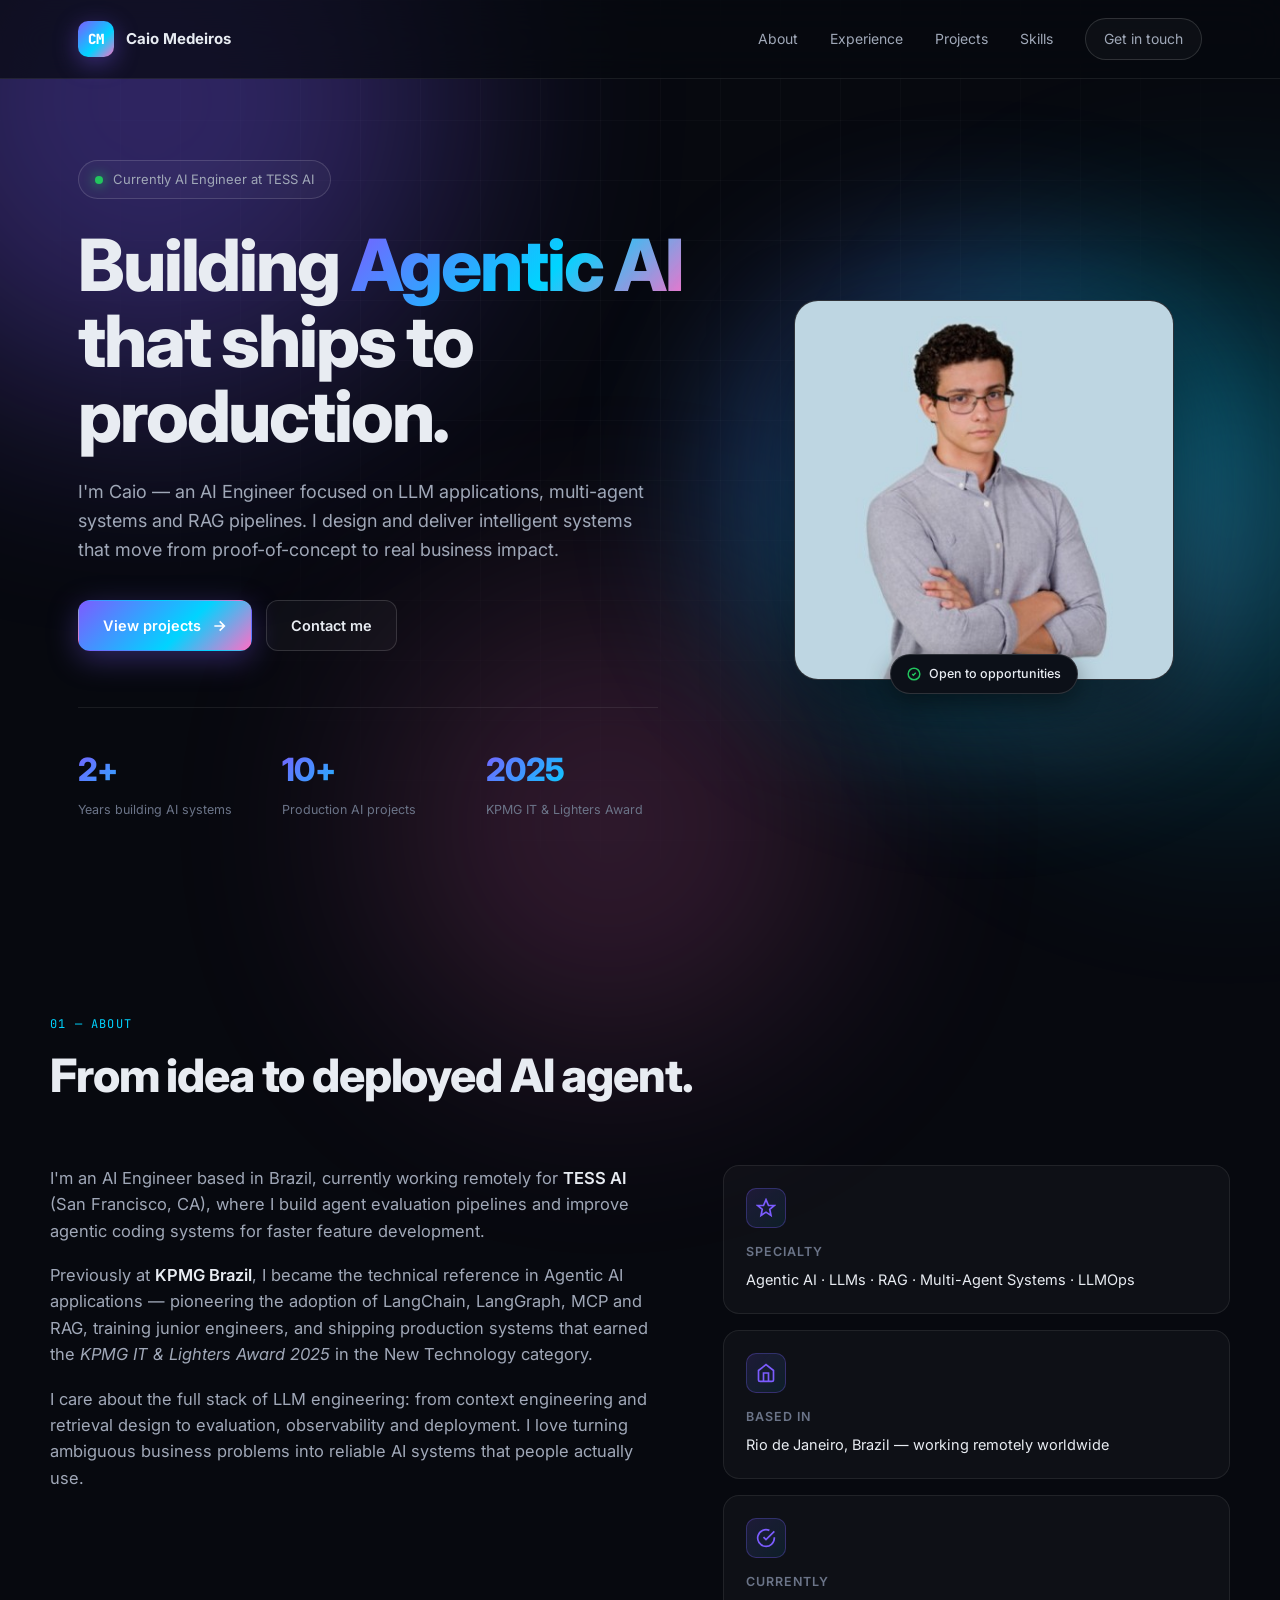
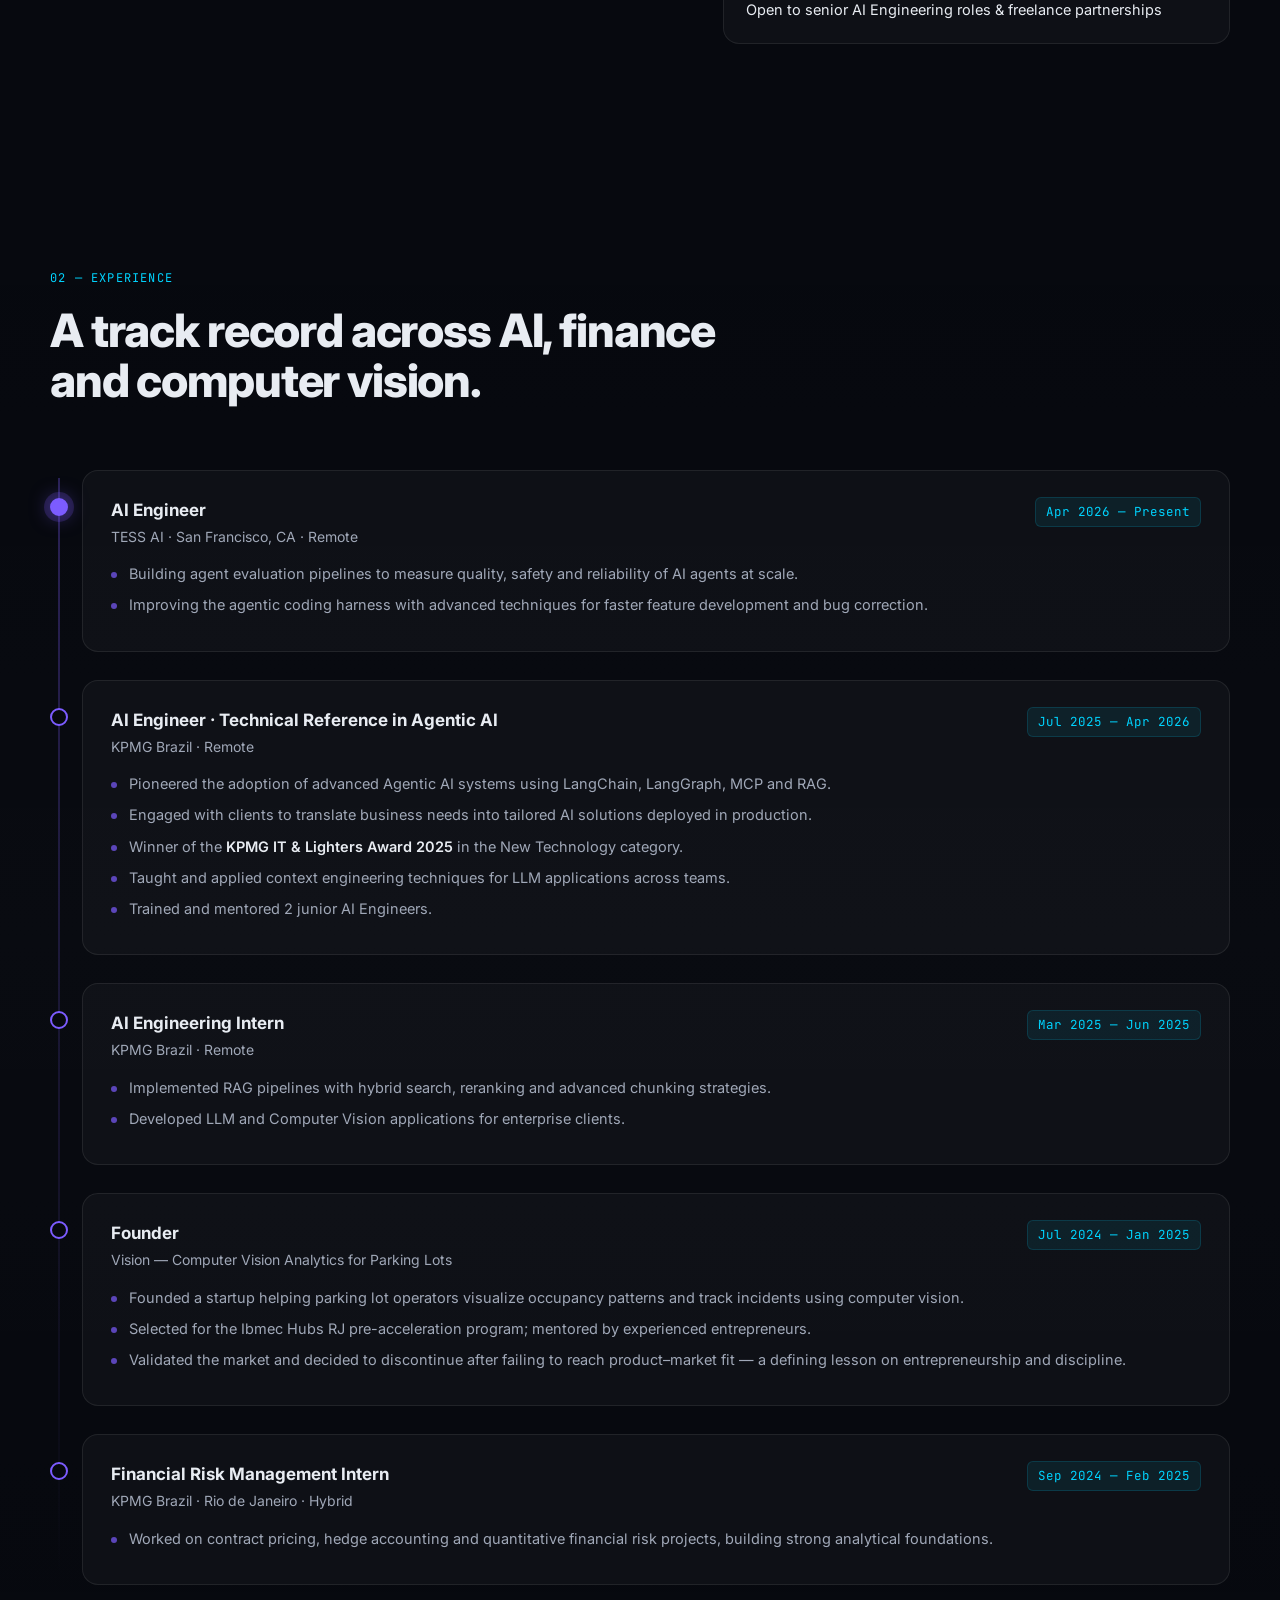
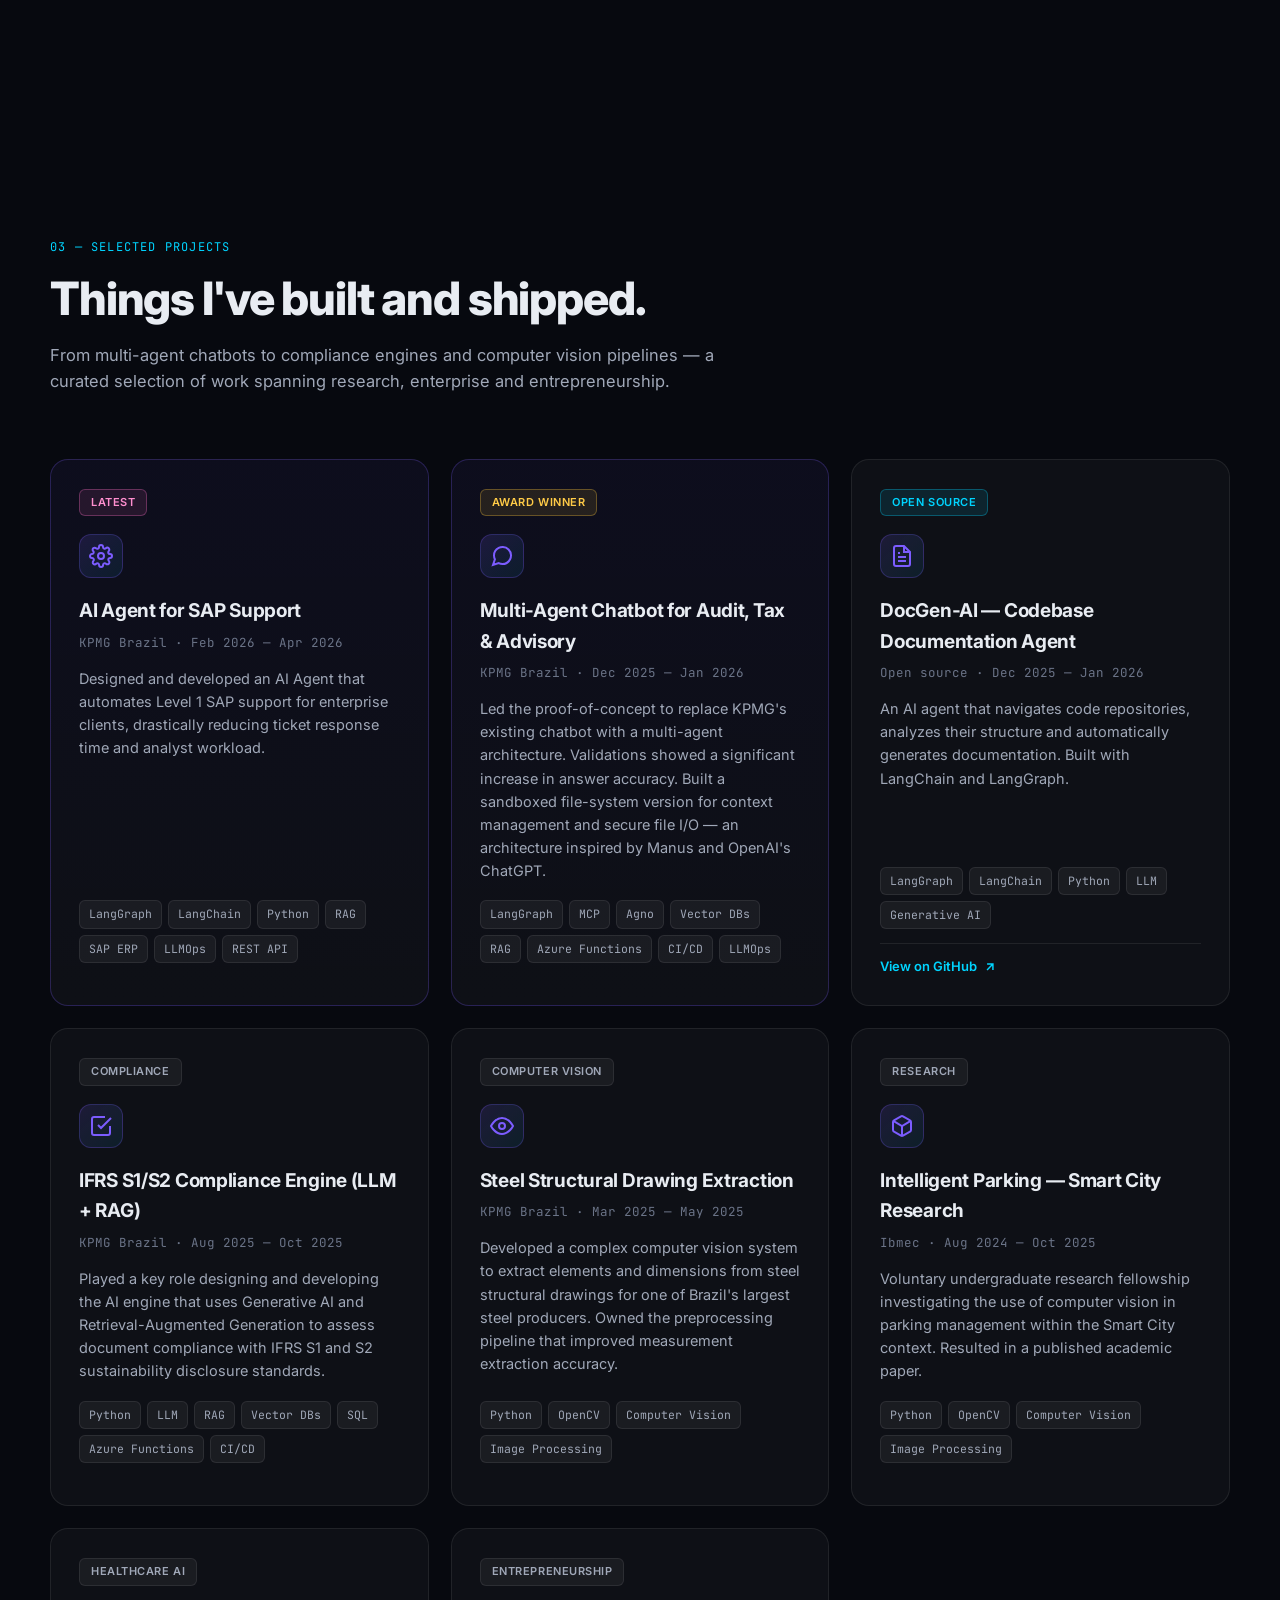
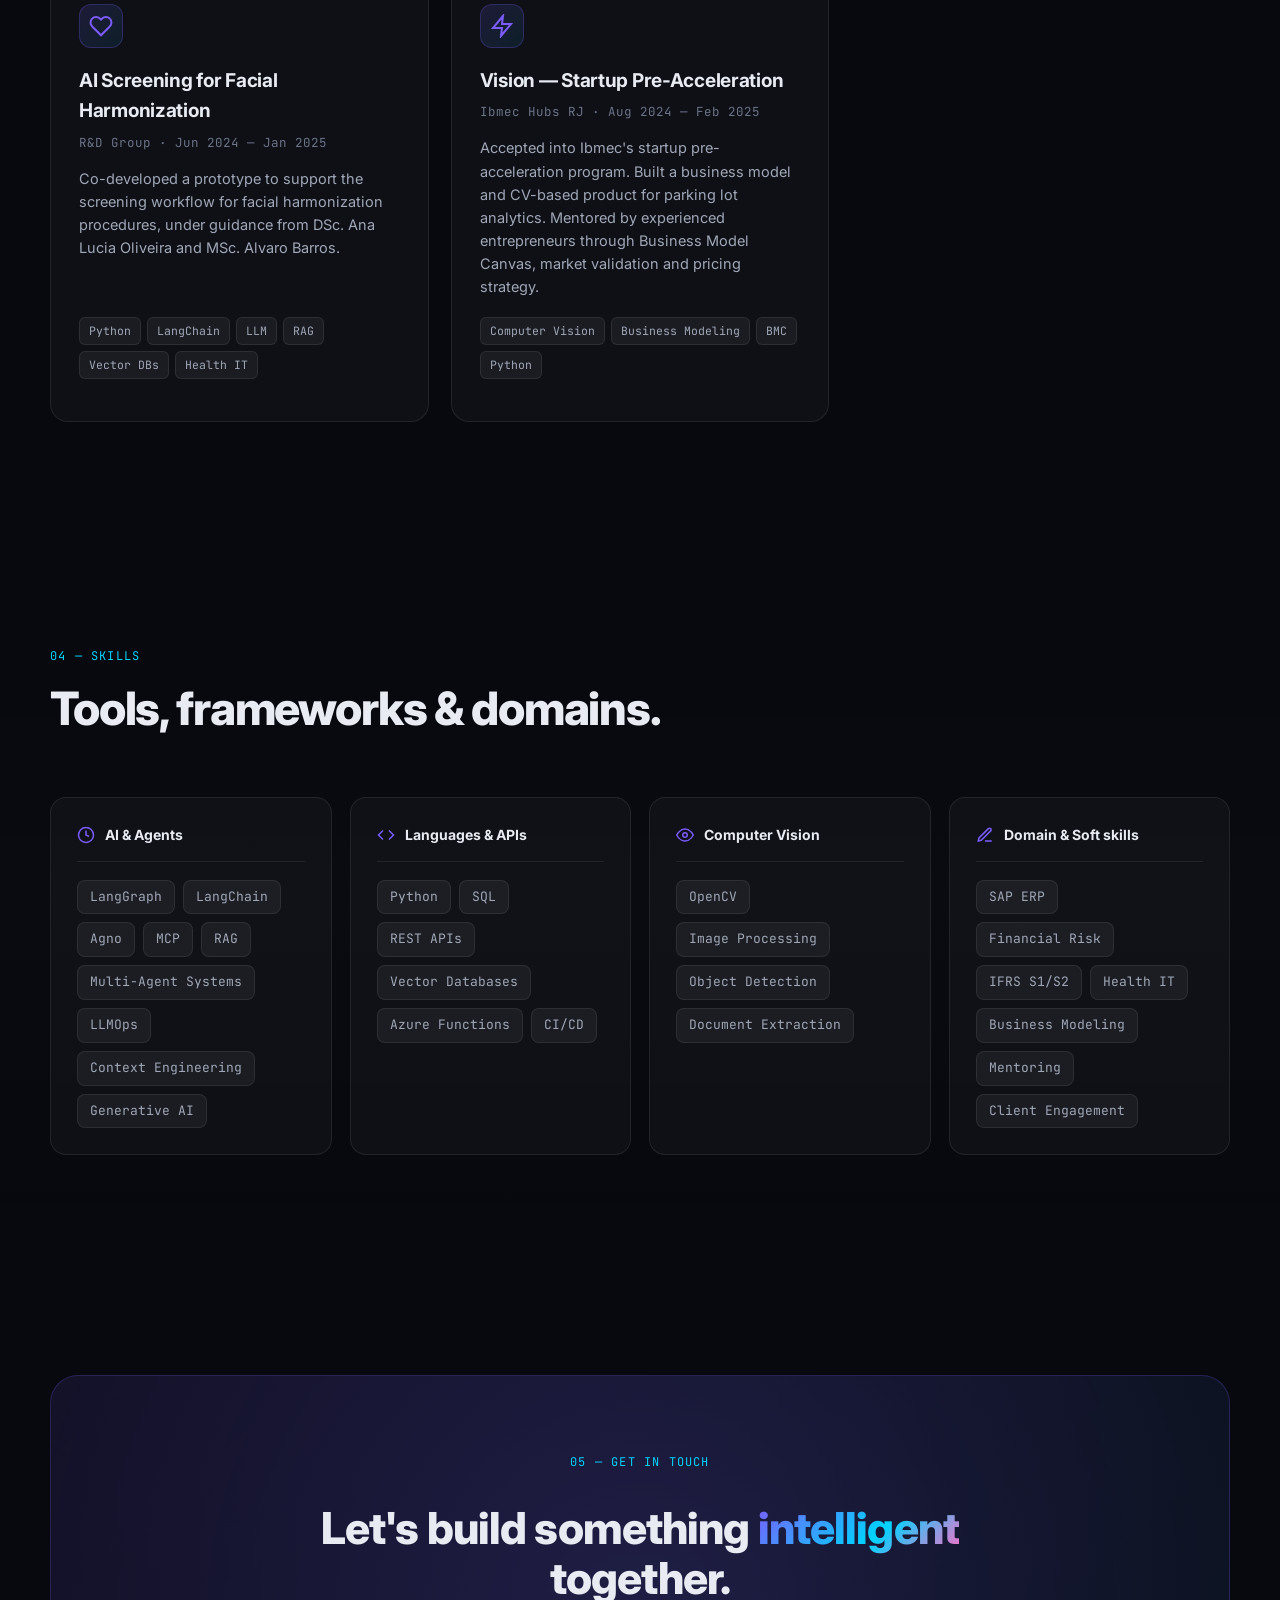
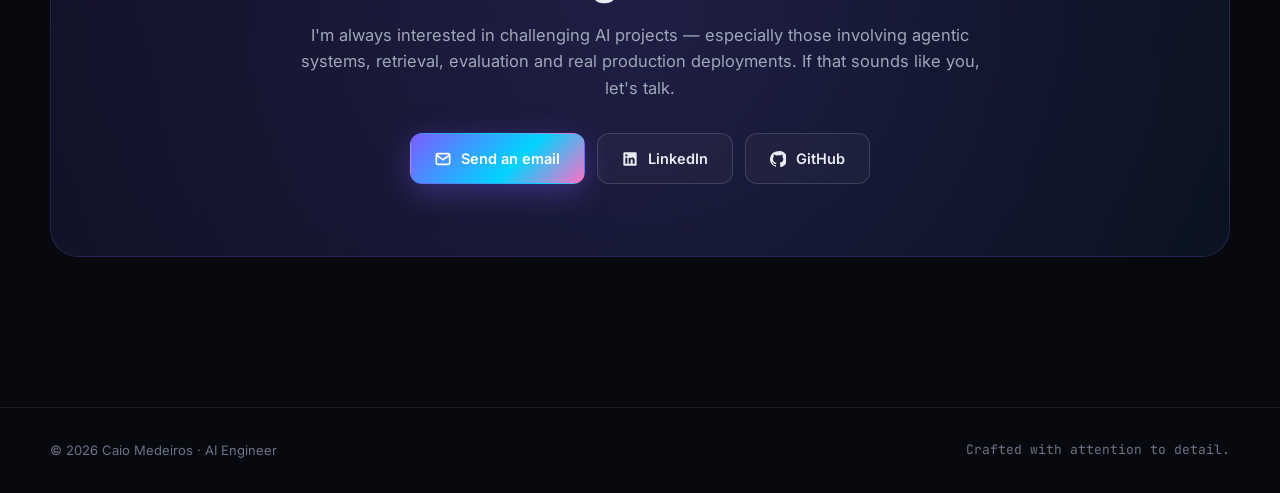
==== index.html @ a2b712d5 "added first version of portfolio" ====
<!DOCTYPE html>
<html lang="en">
<head>
<meta charset="UTF-8" />
<meta name="viewport" content="width=device-width, initial-scale=1.0" />
<title>Caio Medeiros — AI Engineer</title>
<meta name="description" content="AI Engineer specialized in Agentic AI, LLMs, RAG and Multi-Agent Systems. Building intelligent systems that solve real business problems." />
<link rel="preconnect" href="https://fonts.googleapis.com" />
<link rel="preconnect" href="https://fonts.gstatic.com" crossorigin />
<link href="https://fonts.googleapis.com/css2?family=Inter:wght@300;400;500;600;700;800;900&family=JetBrains+Mono:wght@400;500;600&display=swap" rel="stylesheet" />
<link rel="stylesheet" href="styles.css" />
</head>
<body>

<!-- Animated background -->
<div class="bg-grid"></div>
<div class="bg-glow glow-1"></div>
<div class="bg-glow glow-2"></div>
<div class="bg-glow glow-3"></div>

<!-- Navigation -->
<nav class="nav">
  <div class="nav-inner">
    <a href="#top" class="nav-brand">
      <span class="brand-mark">CM</span>
      <span class="brand-text">Caio Medeiros</span>
    </a>
    <div class="nav-links">
      <a href="#about">About</a>
      <a href="#experience">Experience</a>
      <a href="#projects">Projects</a>
      <a href="#skills">Skills</a>
      <a href="#contact" class="nav-cta">Get in touch</a>
    </div>
  </div>
</nav>

<!-- Hero -->
<header id="top" class="hero">
  <div class="hero-inner">
    <div class="hero-text">
      <div class="status-pill">
        <span class="status-dot"></span>
        <span>Currently AI Engineer at TESS AI</span>
      </div>
      <h1 class="hero-title">
        Building <span class="gradient-text">Agentic AI</span><br />
        that ships to production.
      </h1>
      <p class="hero-subtitle">
        I'm Caio — an AI Engineer focused on LLM applications, multi-agent systems and RAG pipelines.
        I design and deliver intelligent systems that move from proof-of-concept to real business impact.
      </p>
      <div class="hero-actions">
        <a href="#projects" class="btn btn-primary">
          View projects
          <svg width="16" height="16" viewBox="0 0 24 24" fill="none" stroke="currentColor" stroke-width="2.5"><path d="M5 12h14M13 5l7 7-7 7"/></svg>
        </a>
        <a href="#contact" class="btn btn-ghost">Contact me</a>
      </div>

      <div class="hero-meta">
        <div class="meta-item">
          <div class="meta-value">2+</div>
          <div class="meta-label">Years building AI systems</div>
        </div>
        <div class="meta-item">
          <div class="meta-value">10+</div>
          <div class="meta-label">Production AI projects</div>
        </div>
        <div class="meta-item">
          <div class="meta-value">2025</div>
          <div class="meta-label">KPMG IT &amp; Lighters Award</div>
        </div>
      </div>
    </div>

    <div class="hero-photo">
      <div class="photo-glow"></div>
      <div class="photo-frame">
        <img src="profile.png" alt="Portrait of Caio Medeiros" />
      </div>
      <div class="photo-badge">
        <svg width="14" height="14" viewBox="0 0 24 24" fill="none" stroke="currentColor" stroke-width="2.5"><path d="M9 12l2 2 4-4"/><circle cx="12" cy="12" r="10"/></svg>
        Open to opportunities
      </div>
    </div>
  </div>
</header>

<!-- About -->
<section id="about" class="section">
  <div class="container">
    <div class="section-header">
      <span class="section-eyebrow">01 — About</span>
      <h2 class="section-title">From idea to deployed AI agent.</h2>
    </div>
    <div class="about-grid">
      <div class="about-text">
        <p>
          I'm an AI Engineer based in Brazil, currently working remotely for <strong>TESS AI</strong> (San Francisco, CA), where I build agent evaluation pipelines and improve agentic coding systems for faster feature development.
        </p>
        <p>
          Previously at <strong>KPMG Brazil</strong>, I became the technical reference in Agentic AI applications — pioneering the adoption of LangChain, LangGraph, MCP and RAG, training junior engineers, and shipping production systems that earned the <em>KPMG IT &amp; Lighters Award 2025</em> in the New Technology category.
        </p>
        <p>
          I care about the full stack of LLM engineering: from context engineering and retrieval design to evaluation, observability and deployment. I love turning ambiguous business problems into reliable AI systems that people actually use.
        </p>
      </div>
      <div class="about-cards">
        <div class="info-card">
          <div class="info-icon">
            <svg width="20" height="20" viewBox="0 0 24 24" fill="none" stroke="currentColor" stroke-width="2"><path d="M12 2l3 7h7l-5.5 4.5L18 21l-6-4-6 4 1.5-7.5L2 9h7z"/></svg>
          </div>
          <div class="info-title">Specialty</div>
          <div class="info-text">Agentic AI · LLMs · RAG · Multi-Agent Systems · LLMOps</div>
        </div>
        <div class="info-card">
          <div class="info-icon">
            <svg width="20" height="20" viewBox="0 0 24 24" fill="none" stroke="currentColor" stroke-width="2"><path d="M3 9l9-7 9 7v11a2 2 0 01-2 2H5a2 2 0 01-2-2z"/><path d="M9 22V12h6v10"/></svg>
          </div>
          <div class="info-title">Based in</div>
          <div class="info-text">Rio de Janeiro, Brazil — working remotely worldwide</div>
        </div>
        <div class="info-card">
          <div class="info-icon">
            <svg width="20" height="20" viewBox="0 0 24 24" fill="none" stroke="currentColor" stroke-width="2"><path d="M22 11.08V12a10 10 0 11-5.93-9.14"/><path d="M22 4L12 14.01l-3-3"/></svg>
          </div>
          <div class="info-title">Currently</div>
          <div class="info-text">Open to senior AI Engineering roles &amp; freelance partnerships</div>
        </div>
      </div>
    </div>
  </div>
</section>

<!-- Experience -->
<section id="experience" class="section section-alt">
  <div class="container">
    <div class="section-header">
      <span class="section-eyebrow">02 — Experience</span>
      <h2 class="section-title">A track record across AI, finance and computer vision.</h2>
    </div>

    <div class="timeline">

      <div class="timeline-item">
        <div class="timeline-dot active"></div>
        <div class="timeline-card">
          <div class="timeline-head">
            <div>
              <div class="timeline-role">AI Engineer</div>
              <div class="timeline-company">TESS AI · San Francisco, CA · Remote</div>
            </div>
            <div class="timeline-date">Apr 2026 — Present</div>
          </div>
          <ul class="timeline-list">
            <li>Building agent evaluation pipelines to measure quality, safety and reliability of AI agents at scale.</li>
            <li>Improving the agentic coding harness with advanced techniques for faster feature development and bug correction.</li>
          </ul>
        </div>
      </div>

      <div class="timeline-item">
        <div class="timeline-dot"></div>
        <div class="timeline-card">
          <div class="timeline-head">
            <div>
              <div class="timeline-role">AI Engineer · Technical Reference in Agentic AI</div>
              <div class="timeline-company">KPMG Brazil · Remote</div>
            </div>
            <div class="timeline-date">Jul 2025 — Apr 2026</div>
          </div>
          <ul class="timeline-list">
            <li>Pioneered the adoption of advanced Agentic AI systems using LangChain, LangGraph, MCP and RAG.</li>
            <li>Engaged with clients to translate business needs into tailored AI solutions deployed in production.</li>
            <li>Winner of the <strong>KPMG IT &amp; Lighters Award 2025</strong> in the New Technology category.</li>
            <li>Taught and applied context engineering techniques for LLM applications across teams.</li>
            <li>Trained and mentored 2 junior AI Engineers.</li>
          </ul>
        </div>
      </div>

      <div class="timeline-item">
        <div class="timeline-dot"></div>
        <div class="timeline-card">
          <div class="timeline-head">
            <div>
              <div class="timeline-role">AI Engineering Intern</div>
              <div class="timeline-company">KPMG Brazil · Remote</div>
            </div>
            <div class="timeline-date">Mar 2025 — Jun 2025</div>
          </div>
          <ul class="timeline-list">
            <li>Implemented RAG pipelines with hybrid search, reranking and advanced chunking strategies.</li>
            <li>Developed LLM and Computer Vision applications for enterprise clients.</li>
          </ul>
        </div>
      </div>

      <div class="timeline-item">
        <div class="timeline-dot"></div>
        <div class="timeline-card">
          <div class="timeline-head">
            <div>
              <div class="timeline-role">Founder</div>
              <div class="timeline-company">Vision — Computer Vision Analytics for Parking Lots</div>
            </div>
            <div class="timeline-date">Jul 2024 — Jan 2025</div>
          </div>
          <ul class="timeline-list">
            <li>Founded a startup helping parking lot operators visualize occupancy patterns and track incidents using computer vision.</li>
            <li>Selected for the Ibmec Hubs RJ pre-acceleration program; mentored by experienced entrepreneurs.</li>
            <li>Validated the market and decided to discontinue after failing to reach product–market fit — a defining lesson on entrepreneurship and discipline.</li>
          </ul>
        </div>
      </div>

      <div class="timeline-item">
        <div class="timeline-dot"></div>
        <div class="timeline-card">
          <div class="timeline-head">
            <div>
              <div class="timeline-role">Financial Risk Management Intern</div>
              <div class="timeline-company">KPMG Brazil · Rio de Janeiro · Hybrid</div>
            </div>
            <div class="timeline-date">Sep 2024 — Feb 2025</div>
          </div>
          <ul class="timeline-list">
            <li>Worked on contract pricing, hedge accounting and quantitative financial risk projects, building strong analytical foundations.</li>
          </ul>
        </div>
      </div>

    </div>
  </div>
</section>

<!-- Projects -->
<section id="projects" class="section">
  <div class="container">
    <div class="section-header">
      <span class="section-eyebrow">03 — Selected projects</span>
      <h2 class="section-title">Things I've built and shipped.</h2>
      <p class="section-sub">
        From multi-agent chatbots to compliance engines and computer vision pipelines — a curated selection of work spanning research, enterprise and entrepreneurship.
      </p>
    </div>

    <div class="projects-grid">

      <article class="project-card featured">
        <div class="project-tag-wrap">
          <span class="project-tag tag-hot">Latest</span>
        </div>
        <div class="project-icon">
          <svg width="24" height="24" viewBox="0 0 24 24" fill="none" stroke="currentColor" stroke-width="2"><circle cx="12" cy="12" r="3"/><path d="M19.4 15a1.65 1.65 0 00.33 1.82l.06.06a2 2 0 010 2.83 2 2 0 01-2.83 0l-.06-.06a1.65 1.65 0 00-1.82-.33 1.65 1.65 0 00-1 1.51V21a2 2 0 01-2 2 2 2 0 01-2-2v-.09a1.65 1.65 0 00-1-1.51 1.65 1.65 0 00-1.82.33l-.06.06a2 2 0 01-2.83 0 2 2 0 010-2.83l.06-.06a1.65 1.65 0 00.33-1.82 1.65 1.65 0 00-1.51-1H3a2 2 0 01-2-2 2 2 0 012-2h.09A1.65 1.65 0 004.6 9a1.65 1.65 0 00-.33-1.82l-.06-.06a2 2 0 010-2.83 2 2 0 012.83 0l.06.06a1.65 1.65 0 001.82.33H9a1.65 1.65 0 001-1.51V3a2 2 0 012-2 2 2 0 012 2v.09a1.65 1.65 0 001 1.51 1.65 1.65 0 001.82-.33l.06-.06a2 2 0 012.83 0 2 2 0 010 2.83l-.06.06a1.65 1.65 0 00-.33 1.82V9a1.65 1.65 0 001.51 1H21a2 2 0 012 2 2 2 0 01-2 2h-.09a1.65 1.65 0 00-1.51 1z"/></svg>
        </div>
        <h3 class="project-title">AI Agent for SAP Support</h3>
        <div class="project-meta">KPMG Brazil · Feb 2026 — Apr 2026</div>
        <p class="project-desc">
          Designed and developed an AI Agent that automates Level 1 SAP support for enterprise clients, drastically reducing ticket response time and analyst workload.
        </p>
        <div class="project-stack">
          <span>LangGraph</span><span>LangChain</span><span>Python</span><span>RAG</span><span>SAP ERP</span><span>LLMOps</span><span>REST API</span>
        </div>
      </article>

      <article class="project-card featured">
        <div class="project-tag-wrap">
          <span class="project-tag tag-award">Award winner</span>
        </div>
        <div class="project-icon">
          <svg width="24" height="24" viewBox="0 0 24 24" fill="none" stroke="currentColor" stroke-width="2"><path d="M21 11.5a8.38 8.38 0 01-.9 3.8 8.5 8.5 0 01-7.6 4.7 8.38 8.38 0 01-3.8-.9L3 21l1.9-5.7a8.38 8.38 0 01-.9-3.8 8.5 8.5 0 014.7-7.6 8.38 8.38 0 013.8-.9h.5a8.48 8.48 0 018 8v.5z"/></svg>
        </div>
        <h3 class="project-title">Multi-Agent Chatbot for Audit, Tax &amp; Advisory</h3>
        <div class="project-meta">KPMG Brazil · Dec 2025 — Jan 2026</div>
        <p class="project-desc">
          Led the proof-of-concept to replace KPMG's existing chatbot with a multi-agent architecture. Validations showed a significant increase in answer accuracy. Built a sandboxed file-system version for context management and secure file I/O — an architecture inspired by Manus and OpenAI's ChatGPT.
        </p>
        <div class="project-stack">
          <span>LangGraph</span><span>MCP</span><span>Agno</span><span>Vector DBs</span><span>RAG</span><span>Azure Functions</span><span>CI/CD</span><span>LLMOps</span>
        </div>
      </article>

      <article class="project-card">
        <div class="project-tag-wrap">
          <span class="project-tag tag-os">Open source</span>
        </div>
        <div class="project-icon">
          <svg width="24" height="24" viewBox="0 0 24 24" fill="none" stroke="currentColor" stroke-width="2"><path d="M14 2H6a2 2 0 00-2 2v16a2 2 0 002 2h12a2 2 0 002-2V8z"/><path d="M14 2v6h6M16 13H8M16 17H8M10 9H8"/></svg>
        </div>
        <h3 class="project-title">DocGen-AI — Codebase Documentation Agent</h3>
        <div class="project-meta">Open source · Dec 2025 — Jan 2026</div>
        <p class="project-desc">
          An AI agent that navigates code repositories, analyzes their structure and automatically generates documentation. Built with LangChain and LangGraph.
        </p>
        <div class="project-stack">
          <span>LangGraph</span><span>LangChain</span><span>Python</span><span>LLM</span><span>Generative AI</span>
        </div>
        <a href="https://github.com/csmedeiros/docgen-ai" target="_blank" rel="noopener" class="project-link">
          View on GitHub
          <svg width="14" height="14" viewBox="0 0 24 24" fill="none" stroke="currentColor" stroke-width="2.5"><path d="M7 17L17 7M7 7h10v10"/></svg>
        </a>
      </article>

      <article class="project-card">
        <div class="project-tag-wrap">
          <span class="project-tag">Compliance</span>
        </div>
        <div class="project-icon">
          <svg width="24" height="24" viewBox="0 0 24 24" fill="none" stroke="currentColor" stroke-width="2"><path d="M9 11l3 3L22 4"/><path d="M21 12v7a2 2 0 01-2 2H5a2 2 0 01-2-2V5a2 2 0 012-2h11"/></svg>
        </div>
        <h3 class="project-title">IFRS S1/S2 Compliance Engine (LLM + RAG)</h3>
        <div class="project-meta">KPMG Brazil · Aug 2025 — Oct 2025</div>
        <p class="project-desc">
          Played a key role designing and developing the AI engine that uses Generative AI and Retrieval-Augmented Generation to assess document compliance with IFRS S1 and S2 sustainability disclosure standards.
        </p>
        <div class="project-stack">
          <span>Python</span><span>LLM</span><span>RAG</span><span>Vector DBs</span><span>SQL</span><span>Azure Functions</span><span>CI/CD</span>
        </div>
      </article>

      <article class="project-card">
        <div class="project-tag-wrap">
          <span class="project-tag">Computer Vision</span>
        </div>
        <div class="project-icon">
          <svg width="24" height="24" viewBox="0 0 24 24" fill="none" stroke="currentColor" stroke-width="2"><path d="M1 12s4-8 11-8 11 8 11 8-4 8-11 8-11-8-11-8z"/><circle cx="12" cy="12" r="3"/></svg>
        </div>
        <h3 class="project-title">Steel Structural Drawing Extraction</h3>
        <div class="project-meta">KPMG Brazil · Mar 2025 — May 2025</div>
        <p class="project-desc">
          Developed a complex computer vision system to extract elements and dimensions from steel structural drawings for one of Brazil's largest steel producers. Owned the preprocessing pipeline that improved measurement extraction accuracy.
        </p>
        <div class="project-stack">
          <span>Python</span><span>OpenCV</span><span>Computer Vision</span><span>Image Processing</span>
        </div>
      </article>

      <article class="project-card">
        <div class="project-tag-wrap">
          <span class="project-tag">Research</span>
        </div>
        <div class="project-icon">
          <svg width="24" height="24" viewBox="0 0 24 24" fill="none" stroke="currentColor" stroke-width="2"><path d="M21 16V8a2 2 0 00-1-1.73l-7-4a2 2 0 00-2 0l-7 4A2 2 0 003 8v8a2 2 0 001 1.73l7 4a2 2 0 002 0l7-4A2 2 0 0021 16z"/><path d="M3.27 6.96L12 12.01l8.73-5.05M12 22.08V12"/></svg>
        </div>
        <h3 class="project-title">Intelligent Parking — Smart City Research</h3>
        <div class="project-meta">Ibmec · Aug 2024 — Oct 2025</div>
        <p class="project-desc">
          Voluntary undergraduate research fellowship investigating the use of computer vision in parking management within the Smart City context. Resulted in a published academic paper.
        </p>
        <div class="project-stack">
          <span>Python</span><span>OpenCV</span><span>Computer Vision</span><span>Image Processing</span>
        </div>
      </article>

      <article class="project-card">
        <div class="project-tag-wrap">
          <span class="project-tag">Healthcare AI</span>
        </div>
        <div class="project-icon">
          <svg width="24" height="24" viewBox="0 0 24 24" fill="none" stroke="currentColor" stroke-width="2"><path d="M20.84 4.61a5.5 5.5 0 00-7.78 0L12 5.67l-1.06-1.06a5.5 5.5 0 00-7.78 7.78l1.06 1.06L12 21.23l7.78-7.78 1.06-1.06a5.5 5.5 0 000-7.78z"/></svg>
        </div>
        <h3 class="project-title">AI Screening for Facial Harmonization</h3>
        <div class="project-meta">R&amp;D Group · Jun 2024 — Jan 2025</div>
        <p class="project-desc">
          Co-developed a prototype to support the screening workflow for facial harmonization procedures, under guidance from DSc. Ana Lucia Oliveira and MSc. Alvaro Barros.
        </p>
        <div class="project-stack">
          <span>Python</span><span>LangChain</span><span>LLM</span><span>RAG</span><span>Vector DBs</span><span>Health IT</span>
        </div>
      </article>

      <article class="project-card">
        <div class="project-tag-wrap">
          <span class="project-tag">Entrepreneurship</span>
        </div>
        <div class="project-icon">
          <svg width="24" height="24" viewBox="0 0 24 24" fill="none" stroke="currentColor" stroke-width="2"><path d="M13 2L3 14h9l-1 8 10-12h-9l1-8z"/></svg>
        </div>
        <h3 class="project-title">Vision — Startup Pre-Acceleration</h3>
        <div class="project-meta">Ibmec Hubs RJ · Aug 2024 — Feb 2025</div>
        <p class="project-desc">
          Accepted into Ibmec's startup pre-acceleration program. Built a business model and CV-based product for parking lot analytics. Mentored by experienced entrepreneurs through Business Model Canvas, market validation and pricing strategy.
        </p>
        <div class="project-stack">
          <span>Computer Vision</span><span>Business Modeling</span><span>BMC</span><span>Python</span>
        </div>
      </article>

    </div>
  </div>
</section>

<!-- Skills -->
<section id="skills" class="section section-alt">
  <div class="container">
    <div class="section-header">
      <span class="section-eyebrow">04 — Skills</span>
      <h2 class="section-title">Tools, frameworks &amp; domains.</h2>
    </div>

    <div class="skills-grid">
      <div class="skill-group">
        <div class="skill-group-title">
          <svg width="18" height="18" viewBox="0 0 24 24" fill="none" stroke="currentColor" stroke-width="2"><circle cx="12" cy="12" r="10"/><path d="M12 6v6l4 2"/></svg>
          AI &amp; Agents
        </div>
        <div class="skill-tags">
          <span>LangGraph</span><span>LangChain</span><span>Agno</span><span>MCP</span><span>RAG</span><span>Multi-Agent Systems</span><span>LLMOps</span><span>Context Engineering</span><span>Generative AI</span>
        </div>
      </div>
      <div class="skill-group">
        <div class="skill-group-title">
          <svg width="18" height="18" viewBox="0 0 24 24" fill="none" stroke="currentColor" stroke-width="2"><polyline points="16 18 22 12 16 6"/><polyline points="8 6 2 12 8 18"/></svg>
          Languages &amp; APIs
        </div>
        <div class="skill-tags">
          <span>Python</span><span>SQL</span><span>REST APIs</span><span>Vector Databases</span><span>Azure Functions</span><span>CI/CD</span>
        </div>
      </div>
      <div class="skill-group">
        <div class="skill-group-title">
          <svg width="18" height="18" viewBox="0 0 24 24" fill="none" stroke="currentColor" stroke-width="2"><path d="M1 12s4-8 11-8 11 8 11 8-4 8-11 8-11-8-11-8z"/><circle cx="12" cy="12" r="3"/></svg>
          Computer Vision
        </div>
        <div class="skill-tags">
          <span>OpenCV</span><span>Image Processing</span><span>Object Detection</span><span>Document Extraction</span>
        </div>
      </div>
      <div class="skill-group">
        <div class="skill-group-title">
          <svg width="18" height="18" viewBox="0 0 24 24" fill="none" stroke="currentColor" stroke-width="2"><path d="M12 20h9M16.5 3.5a2.121 2.121 0 013 3L7 19l-4 1 1-4L16.5 3.5z"/></svg>
          Domain &amp; Soft skills
        </div>
        <div class="skill-tags">
          <span>SAP ERP</span><span>Financial Risk</span><span>IFRS S1/S2</span><span>Health IT</span><span>Business Modeling</span><span>Mentoring</span><span>Client Engagement</span>
        </div>
      </div>
    </div>
  </div>
</section>

<!-- Contact -->
<section id="contact" class="section">
  <div class="container">
    <div class="contact-card">
      <div class="contact-content">
        <span class="section-eyebrow">05 — Get in touch</span>
        <h2 class="contact-title">Let's build something <span class="gradient-text">intelligent</span> together.</h2>
        <p class="contact-text">
          I'm always interested in challenging AI projects — especially those involving agentic systems, retrieval, evaluation and real production deployments. If that sounds like you, let's talk.
        </p>
        <div class="contact-actions">
          <a href="mailto:hello@example.com" class="btn btn-primary">
            <svg width="16" height="16" viewBox="0 0 24 24" fill="none" stroke="currentColor" stroke-width="2.5"><path d="M4 4h16c1.1 0 2 .9 2 2v12c0 1.1-.9 2-2 2H4c-1.1 0-2-.9-2-2V6c0-1.1.9-2 2-2z"/><polyline points="22,6 12,13 2,6"/></svg>
            Send an email
          </a>
          <a href="https://www.linkedin.com/in/csmedeiros" target="_blank" rel="noopener" class="btn btn-ghost">
            <svg width="16" height="16" viewBox="0 0 24 24" fill="currentColor"><path d="M20.5 2h-17A1.5 1.5 0 002 3.5v17A1.5 1.5 0 003.5 22h17a1.5 1.5 0 001.5-1.5v-17A1.5 1.5 0 0020.5 2zM8 19H5v-9h3zM6.5 8.25A1.75 1.75 0 118.3 6.5a1.78 1.78 0 01-1.8 1.75zM19 19h-3v-4.74c0-1.42-.6-1.93-1.38-1.93A1.74 1.74 0 0013 14.19a.66.66 0 000 .14V19h-3v-9h2.9v1.3a3.11 3.11 0 012.7-1.4c1.55 0 3.36.86 3.36 3.66z"/></svg>
            LinkedIn
          </a>
          <a href="https://github.com/csmedeiros" target="_blank" rel="noopener" class="btn btn-ghost">
            <svg width="16" height="16" viewBox="0 0 24 24" fill="currentColor"><path d="M12 .3a12 12 0 00-3.8 23.4c.6.1.8-.3.8-.6v-2c-3.3.7-4-1.6-4-1.6-.6-1.4-1.4-1.8-1.4-1.8-1.1-.7.1-.7.1-.7 1.2.1 1.9 1.3 1.9 1.3 1.1 1.9 2.9 1.3 3.6 1 .1-.8.4-1.3.8-1.6-2.7-.3-5.5-1.3-5.5-6 0-1.2.5-2.3 1.3-3.1-.2-.4-.6-1.6 0-3.2 0 0 1-.3 3.4 1.2a11.5 11.5 0 016 0c2.3-1.5 3.3-1.2 3.3-1.2.7 1.6.2 2.8.1 3.2.8.8 1.3 1.9 1.3 3.1 0 4.6-2.8 5.6-5.5 5.9.5.4.9 1.2.9 2.4v3.6c0 .3.2.7.8.6A12 12 0 0012 .3"/></svg>
            GitHub
          </a>
        </div>
      </div>
    </div>
  </div>
</section>

<footer class="footer">
  <div class="container footer-inner">
    <div>© <span id="year"></span> Caio Medeiros · AI Engineer</div>
    <div class="footer-tag">Crafted with attention to detail.</div>
  </div>
</footer>

<script>
  document.getElementById('year').textContent = new Date().getFullYear();

  // Smooth scroll
  document.querySelectorAll('a[href^="#"]').forEach(a => {
    a.addEventListener('click', e => {
      const id = a.getAttribute('href');
      if (id.length > 1) {
        const el = document.querySelector(id);
        if (el) {
          e.preventDefault();
          el.scrollIntoView({ behavior: 'smooth', block: 'start' });
        }
      }
    });
  });

  // Reveal on scroll
  const io = new IntersectionObserver(entries => {
    entries.forEach(en => {
      if (en.isIntersecting) {
        en.target.classList.add('reveal-in');
        io.unobserve(en.target);
      }
    });
  }, { threshold: 0.12 });
  document.querySelectorAll('.reveal').forEach(el => io.observe(el));

  // Auto-add reveal class
  document.querySelectorAll('.section, .timeline-item, .project-card, .skill-group').forEach(el => {
    el.classList.add('reveal');
    io.observe(el);
  });
</script>

</body>
</html>
---- styles.css ----
/* ================================
   Caio Medeiros — Portfolio
   Modern dark theme, AI/tech focused
================================ */

:root {
  --bg: #07090f;
  --bg-2: #0c1018;
  --bg-3: #11161f;
  --surface: rgba(255, 255, 255, 0.03);
  --surface-2: rgba(255, 255, 255, 0.05);
  --border: rgba(255, 255, 255, 0.08);
  --border-strong: rgba(255, 255, 255, 0.14);
  --text: #e8ecf2;
  --text-dim: #a0a8b8;
  --text-muted: #6b7488;
  --accent: #7c5cff;
  --accent-2: #00d4ff;
  --accent-3: #ff6ec7;
  --gradient: linear-gradient(135deg, #7c5cff 0%, #00d4ff 60%, #ff6ec7 100%);
  --gradient-soft: linear-gradient(135deg, rgba(124, 92, 255, 0.15), rgba(0, 212, 255, 0.08));
}

* { box-sizing: border-box; margin: 0; padding: 0; }

html { scroll-behavior: smooth; }

body {
  font-family: 'Inter', -apple-system, BlinkMacSystemFont, 'Segoe UI', Roboto, sans-serif;
  background: var(--bg);
  color: var(--text);
  line-height: 1.6;
  -webkit-font-smoothing: antialiased;
  -moz-osx-font-smoothing: grayscale;
  overflow-x: hidden;
  position: relative;
}

a { color: inherit; text-decoration: none; }
img { max-width: 100%; display: block; }

/* ===== Background atmosphere ===== */
.bg-grid {
  position: fixed; inset: 0; z-index: -2;
  background-image:
    linear-gradient(rgba(255,255,255,0.025) 1px, transparent 1px),
    linear-gradient(90deg, rgba(255,255,255,0.025) 1px, transparent 1px);
  background-size: 60px 60px;
  mask-image: radial-gradient(ellipse at 50% 0%, #000 30%, transparent 80%);
  -webkit-mask-image: radial-gradient(ellipse at 50% 0%, #000 30%, transparent 80%);
}
.bg-glow {
  position: fixed; z-index: -1;
  border-radius: 50%;
  filter: blur(120px);
  opacity: 0.35;
  pointer-events: none;
}
.glow-1 { width: 600px; height: 600px; top: -200px; left: -150px; background: #7c5cff; }
.glow-2 { width: 500px; height: 500px; top: 30%; right: -200px; background: #00d4ff; opacity: 0.22; }
.glow-3 { width: 450px; height: 450px; bottom: -150px; left: 30%; background: #ff6ec7; opacity: 0.18; }

/* ===== Navigation ===== */
.nav {
  position: fixed; top: 0; left: 0; right: 0; z-index: 100;
  padding: 18px 0;
  backdrop-filter: blur(20px);
  -webkit-backdrop-filter: blur(20px);
  background: rgba(7, 9, 15, 0.7);
  border-bottom: 1px solid var(--border);
}
.nav-inner {
  max-width: 1180px; margin: 0 auto; padding: 0 28px;
  display: flex; align-items: center; justify-content: space-between;
}
.nav-brand { display: flex; align-items: center; gap: 12px; font-weight: 700; }
.brand-mark {
  width: 36px; height: 36px; display: grid; place-items: center;
  background: var(--gradient); border-radius: 10px;
  font-weight: 800; font-size: 14px; color: #fff;
  font-family: 'JetBrains Mono', monospace;
  box-shadow: 0 6px 24px rgba(124, 92, 255, 0.4);
}
.brand-text { font-size: 15px; }
.nav-links { display: flex; align-items: center; gap: 32px; }
.nav-links a {
  font-size: 14px; color: var(--text-dim);
  transition: color 0.2s;
}
.nav-links a:hover { color: var(--text); }
.nav-cta {
  padding: 9px 18px;
  border: 1px solid var(--border-strong);
  border-radius: 999px;
  background: var(--surface);
  transition: all 0.2s;
}
.nav-cta:hover {
  border-color: var(--accent);
  background: rgba(124, 92, 255, 0.1);
  color: var(--text) !important;
}

/* ===== Hero ===== */
.hero {
  padding: 160px 28px 80px;
  max-width: 1180px; margin: 0 auto;
  min-height: 100vh; display: flex; align-items: center;
}
.hero-inner {
  display: grid;
  grid-template-columns: 1.4fr 1fr;
  gap: 80px;
  align-items: center;
  width: 100%;
}
.status-pill {
  display: inline-flex; align-items: center; gap: 10px;
  padding: 8px 16px;
  background: var(--surface);
  border: 1px solid var(--border-strong);
  border-radius: 999px;
  font-size: 13px;
  color: var(--text-dim);
  margin-bottom: 28px;
}
.status-dot {
  width: 8px; height: 8px; border-radius: 50%;
  background: #22c55e;
  box-shadow: 0 0 12px #22c55e;
  animation: pulse 2s ease-in-out infinite;
}
@keyframes pulse {
  0%, 100% { opacity: 1; }
  50% { opacity: 0.4; }
}
.hero-title {
  font-size: clamp(40px, 6vw, 72px);
  line-height: 1.05;
  font-weight: 800;
  letter-spacing: -0.03em;
  margin-bottom: 24px;
}
.gradient-text {
  background: var(--gradient);
  -webkit-background-clip: text;
  background-clip: text;
  -webkit-text-fill-color: transparent;
}
.hero-subtitle {
  font-size: 18px;
  color: var(--text-dim);
  max-width: 580px;
  margin-bottom: 36px;
}
.hero-actions { display: flex; gap: 14px; flex-wrap: wrap; margin-bottom: 56px; }
.btn {
  display: inline-flex; align-items: center; gap: 10px;
  padding: 13px 24px;
  border-radius: 12px;
  font-weight: 600;
  font-size: 14.5px;
  transition: all 0.2s;
  cursor: pointer;
  border: 1px solid transparent;
}
.btn-primary {
  background: var(--gradient);
  color: #fff;
  box-shadow: 0 8px 30px rgba(124, 92, 255, 0.35);
}
.btn-primary:hover { transform: translateY(-2px); box-shadow: 0 12px 40px rgba(124, 92, 255, 0.5); }
.btn-ghost {
  background: var(--surface);
  border-color: var(--border-strong);
  color: var(--text);
}
.btn-ghost:hover { background: var(--surface-2); border-color: var(--text-dim); transform: translateY(-2px); }

.hero-meta {
  display: grid;
  grid-template-columns: repeat(3, 1fr);
  gap: 32px;
  padding-top: 36px;
  border-top: 1px solid var(--border);
  max-width: 580px;
}
.meta-value {
  font-size: 32px;
  font-weight: 800;
  letter-spacing: -0.02em;
  background: var(--gradient);
  -webkit-background-clip: text;
  background-clip: text;
  -webkit-text-fill-color: transparent;
}
.meta-label { font-size: 12.5px; color: var(--text-muted); margin-top: 4px; }

/* Hero photo */
.hero-photo { position: relative; display: flex; justify-content: center; }
.photo-glow {
  position: absolute; inset: -40px;
  background: var(--gradient);
  border-radius: 50%;
  filter: blur(80px);
  opacity: 0.4;
  z-index: 0;
  animation: float 6s ease-in-out infinite;
}
@keyframes float {
  0%, 100% { transform: translateY(0); }
  50% { transform: translateY(-15px); }
}
.photo-frame {
  position: relative; z-index: 1;
  width: 380px; max-width: 100%;
  aspect-ratio: 1;
  border-radius: 24px;
  overflow: hidden;
  border: 1px solid var(--border-strong);
  box-shadow:
    0 30px 80px rgba(0, 0, 0, 0.5),
    0 0 0 1px rgba(255,255,255,0.04) inset;
  background: var(--bg-2);
}
.photo-frame img { width: 100%; height: 100%; object-fit: cover; }
.photo-badge {
  position: absolute;
  bottom: -14px; left: 50%; transform: translateX(-50%);
  display: flex; align-items: center; gap: 8px;
  padding: 9px 16px;
  background: var(--bg-2);
  border: 1px solid var(--border-strong);
  border-radius: 999px;
  font-size: 12.5px;
  font-weight: 500;
  color: var(--text);
  z-index: 2;
  white-space: nowrap;
  box-shadow: 0 8px 24px rgba(0,0,0,0.4);
}
.photo-badge svg { color: #22c55e; }

/* ===== Sections ===== */
.section { padding: 110px 28px; position: relative; }
.section-alt {
  background: linear-gradient(180deg, transparent, rgba(255,255,255,0.012), transparent);
}
.container { max-width: 1180px; margin: 0 auto; }
.section-header { margin-bottom: 64px; max-width: 720px; }
.section-eyebrow {
  display: inline-block;
  font-family: 'JetBrains Mono', monospace;
  font-size: 12px;
  color: var(--accent-2);
  letter-spacing: 0.1em;
  text-transform: uppercase;
  margin-bottom: 16px;
}
.section-title {
  font-size: clamp(30px, 4vw, 46px);
  font-weight: 800;
  letter-spacing: -0.025em;
  line-height: 1.1;
}
.section-sub {
  margin-top: 18px;
  color: var(--text-dim);
  font-size: 16.5px;
}

/* ===== About ===== */
.about-grid {
  display: grid;
  grid-template-columns: 1.2fr 1fr;
  gap: 64px;
  align-items: start;
}
.about-text p {
  color: var(--text-dim);
  font-size: 16.5px;
  margin-bottom: 18px;
}
.about-text strong { color: var(--text); font-weight: 600; }
.about-cards { display: grid; gap: 16px; }
.info-card {
  padding: 22px;
  background: var(--surface);
  border: 1px solid var(--border);
  border-radius: 16px;
  transition: all 0.25s;
}
.info-card:hover {
  border-color: var(--border-strong);
  background: var(--surface-2);
  transform: translateY(-2px);
}
.info-icon {
  width: 40px; height: 40px;
  border-radius: 10px;
  background: var(--gradient-soft);
  border: 1px solid rgba(124, 92, 255, 0.3);
  display: grid; place-items: center;
  color: var(--accent);
  margin-bottom: 14px;
}
.info-title {
  font-size: 12.5px;
  color: var(--text-muted);
  text-transform: uppercase;
  letter-spacing: 0.08em;
  font-weight: 600;
  margin-bottom: 6px;
}
.info-text { font-size: 14.5px; color: var(--text); }

/* ===== Timeline ===== */
.timeline { position: relative; padding-left: 32px; }
.timeline::before {
  content: '';
  position: absolute;
  left: 8px; top: 8px; bottom: 8px;
  width: 2px;
  background: linear-gradient(180deg, var(--accent), transparent);
  opacity: 0.3;
}
.timeline-item { position: relative; margin-bottom: 28px; }
.timeline-dot {
  position: absolute;
  left: -32px; top: 28px;
  width: 18px; height: 18px;
  border-radius: 50%;
  background: var(--bg);
  border: 2px solid var(--accent);
  z-index: 1;
}
.timeline-dot.active {
  background: var(--accent);
  box-shadow: 0 0 0 6px rgba(124, 92, 255, 0.2), 0 0 20px rgba(124, 92, 255, 0.6);
  animation: pulse-dot 2.4s ease-in-out infinite;
}
@keyframes pulse-dot {
  0%, 100% { box-shadow: 0 0 0 6px rgba(124, 92, 255, 0.2), 0 0 20px rgba(124, 92, 255, 0.6); }
  50% { box-shadow: 0 0 0 10px rgba(124, 92, 255, 0.05), 0 0 28px rgba(124, 92, 255, 0.4); }
}
.timeline-card {
  padding: 26px 28px;
  background: var(--surface);
  border: 1px solid var(--border);
  border-radius: 16px;
  transition: all 0.25s;
}
.timeline-card:hover {
  border-color: var(--border-strong);
  transform: translateX(4px);
}
.timeline-head {
  display: flex; justify-content: space-between; align-items: flex-start;
  gap: 16px; margin-bottom: 14px; flex-wrap: wrap;
}
.timeline-role { font-size: 17px; font-weight: 700; color: var(--text); }
.timeline-company { font-size: 14px; color: var(--text-dim); margin-top: 2px; }
.timeline-date {
  font-family: 'JetBrains Mono', monospace;
  font-size: 12.5px;
  color: var(--accent-2);
  white-space: nowrap;
  padding: 4px 10px;
  background: rgba(0, 212, 255, 0.08);
  border-radius: 6px;
  border: 1px solid rgba(0, 212, 255, 0.15);
}
.timeline-list { list-style: none; }
.timeline-list li {
  position: relative;
  padding-left: 18px;
  font-size: 14.5px;
  color: var(--text-dim);
  margin-bottom: 8px;
}
.timeline-list li::before {
  content: '';
  position: absolute;
  left: 0; top: 10px;
  width: 6px; height: 6px;
  border-radius: 50%;
  background: var(--accent);
  opacity: 0.7;
}
.timeline-list strong { color: var(--text); font-weight: 600; }

/* ===== Projects ===== */
.projects-grid {
  display: grid;
  grid-template-columns: repeat(auto-fill, minmax(340px, 1fr));
  gap: 22px;
}
.project-card {
  position: relative;
  padding: 28px;
  background: var(--surface);
  border: 1px solid var(--border);
  border-radius: 18px;
  transition: all 0.3s;
  display: flex; flex-direction: column;
  overflow: hidden;
}
.project-card::before {
  content: '';
  position: absolute;
  inset: 0;
  background: var(--gradient-soft);
  opacity: 0;
  transition: opacity 0.3s;
  pointer-events: none;
}
.project-card:hover {
  border-color: var(--border-strong);
  transform: translateY(-4px);
  box-shadow: 0 20px 50px rgba(0, 0, 0, 0.4);
}
.project-card:hover::before { opacity: 1; }
.project-card.featured {
  background: linear-gradient(180deg, rgba(124, 92, 255, 0.06), var(--surface));
  border-color: rgba(124, 92, 255, 0.25);
}
.project-card > * { position: relative; z-index: 1; }
.project-tag-wrap { margin-bottom: 18px; }
.project-tag {
  display: inline-block;
  padding: 4px 11px;
  font-size: 11px;
  font-weight: 600;
  letter-spacing: 0.05em;
  text-transform: uppercase;
  border-radius: 6px;
  background: var(--surface-2);
  color: var(--text-dim);
  border: 1px solid var(--border);
}
.project-tag.tag-hot {
  background: rgba(255, 110, 199, 0.1);
  color: #ff8fcf;
  border-color: rgba(255, 110, 199, 0.3);
}
.project-tag.tag-award {
  background: rgba(255, 200, 60, 0.1);
  color: #ffcb47;
  border-color: rgba(255, 200, 60, 0.3);
}
.project-tag.tag-os {
  background: rgba(0, 212, 255, 0.1);
  color: var(--accent-2);
  border-color: rgba(0, 212, 255, 0.3);
}
.project-icon {
  width: 44px; height: 44px;
  border-radius: 12px;
  background: var(--gradient-soft);
  border: 1px solid rgba(124, 92, 255, 0.25);
  display: grid; place-items: center;
  color: var(--accent);
  margin-bottom: 18px;
}
.project-title {
  font-size: 19px;
  font-weight: 700;
  letter-spacing: -0.015em;
  margin-bottom: 6px;
  color: var(--text);
}
.project-meta {
  font-size: 12.5px;
  color: var(--text-muted);
  font-family: 'JetBrains Mono', monospace;
  margin-bottom: 14px;
}
.project-desc {
  font-size: 14.5px;
  color: var(--text-dim);
  margin-bottom: 18px;
  flex: 1;
}
.project-stack {
  display: flex; flex-wrap: wrap; gap: 6px;
  margin-bottom: 14px;
}
.project-stack span {
  font-size: 11.5px;
  padding: 4px 9px;
  border-radius: 6px;
  background: var(--surface-2);
  border: 1px solid var(--border);
  color: var(--text-dim);
  font-family: 'JetBrains Mono', monospace;
}
.project-link {
  display: inline-flex; align-items: center; gap: 6px;
  font-size: 13px;
  color: var(--accent-2);
  font-weight: 600;
  margin-top: auto;
  padding-top: 12px;
  border-top: 1px solid var(--border);
  transition: gap 0.2s;
}
.project-link:hover { gap: 10px; }

/* ===== Skills ===== */
.skills-grid {
  display: grid;
  grid-template-columns: repeat(auto-fit, minmax(280px, 1fr));
  gap: 18px;
}
.skill-group {
  padding: 26px;
  background: var(--surface);
  border: 1px solid var(--border);
  border-radius: 16px;
  transition: all 0.25s;
}
.skill-group:hover { border-color: var(--border-strong); transform: translateY(-3px); }
.skill-group-title {
  display: flex; align-items: center; gap: 10px;
  font-size: 14px;
  font-weight: 700;
  color: var(--text);
  margin-bottom: 18px;
  padding-bottom: 14px;
  border-bottom: 1px solid var(--border);
}
.skill-group-title svg { color: var(--accent); }
.skill-tags { display: flex; flex-wrap: wrap; gap: 8px; }
.skill-tags span {
  padding: 6px 12px;
  background: var(--surface-2);
  border: 1px solid var(--border);
  border-radius: 8px;
  font-size: 13px;
  color: var(--text-dim);
  font-family: 'JetBrains Mono', monospace;
  transition: all 0.2s;
}
.skill-tags span:hover {
  background: rgba(124, 92, 255, 0.1);
  border-color: rgba(124, 92, 255, 0.4);
  color: var(--text);
}

/* ===== Contact ===== */
.contact-card {
  position: relative;
  padding: 72px 56px;
  background: linear-gradient(135deg, rgba(124, 92, 255, 0.08), rgba(0, 212, 255, 0.04));
  border: 1px solid rgba(124, 92, 255, 0.25);
  border-radius: 28px;
  text-align: center;
  overflow: hidden;
}
.contact-card::before {
  content: '';
  position: absolute;
  top: -50%; left: -50%;
  width: 200%; height: 200%;
  background: radial-gradient(circle, rgba(124, 92, 255, 0.18), transparent 60%);
  pointer-events: none;
}
.contact-content { position: relative; z-index: 1; max-width: 680px; margin: 0 auto; }
.contact-title {
  font-size: clamp(28px, 4vw, 44px);
  font-weight: 800;
  letter-spacing: -0.02em;
  margin: 14px 0 18px;
  line-height: 1.15;
}
.contact-text {
  font-size: 16.5px;
  color: var(--text-dim);
  margin-bottom: 32px;
}
.contact-actions {
  display: flex; gap: 12px; justify-content: center; flex-wrap: wrap;
}

/* ===== Footer ===== */
.footer {
  padding: 32px 28px;
  border-top: 1px solid var(--border);
  margin-top: 40px;
}
.footer-inner {
  display: flex; justify-content: space-between; align-items: center;
  font-size: 13px;
  color: var(--text-muted);
}
.footer-tag { font-family: 'JetBrains Mono', monospace; }

/* ===== Reveal animation ===== */
.reveal {
  opacity: 0;
  transform: translateY(28px);
  transition: opacity 0.7s ease, transform 0.7s ease;
}
.reveal-in {
  opacity: 1;
  transform: translateY(0);
}

/* ===== Responsive ===== */
@media (max-width: 900px) {
  .hero { padding-top: 130px; }
  .hero-inner { grid-template-columns: 1fr; gap: 56px; text-align: center; }
  .hero-photo { order: -1; }
  .photo-frame { width: 280px; }
  .hero-meta { margin: 0 auto; max-width: none; }
  .status-pill, .hero-actions { justify-content: center; }
  .hero-actions { justify-content: center; }
  .about-grid { grid-template-columns: 1fr; gap: 40px; }
  .nav-links a:not(.nav-cta) { display: none; }
  .section { padding: 80px 28px; }
  .contact-card { padding: 48px 28px; }
  .timeline-head { flex-direction: column; align-items: flex-start; }
  .footer-inner { flex-direction: column; gap: 8px; text-align: center; }
}

@media (max-width: 540px) {
  .hero-meta { grid-template-columns: 1fr; gap: 18px; }
  .meta-value { font-size: 28px; }
  .nav-inner { padding: 0 18px; }
  .brand-text { display: none; }
}
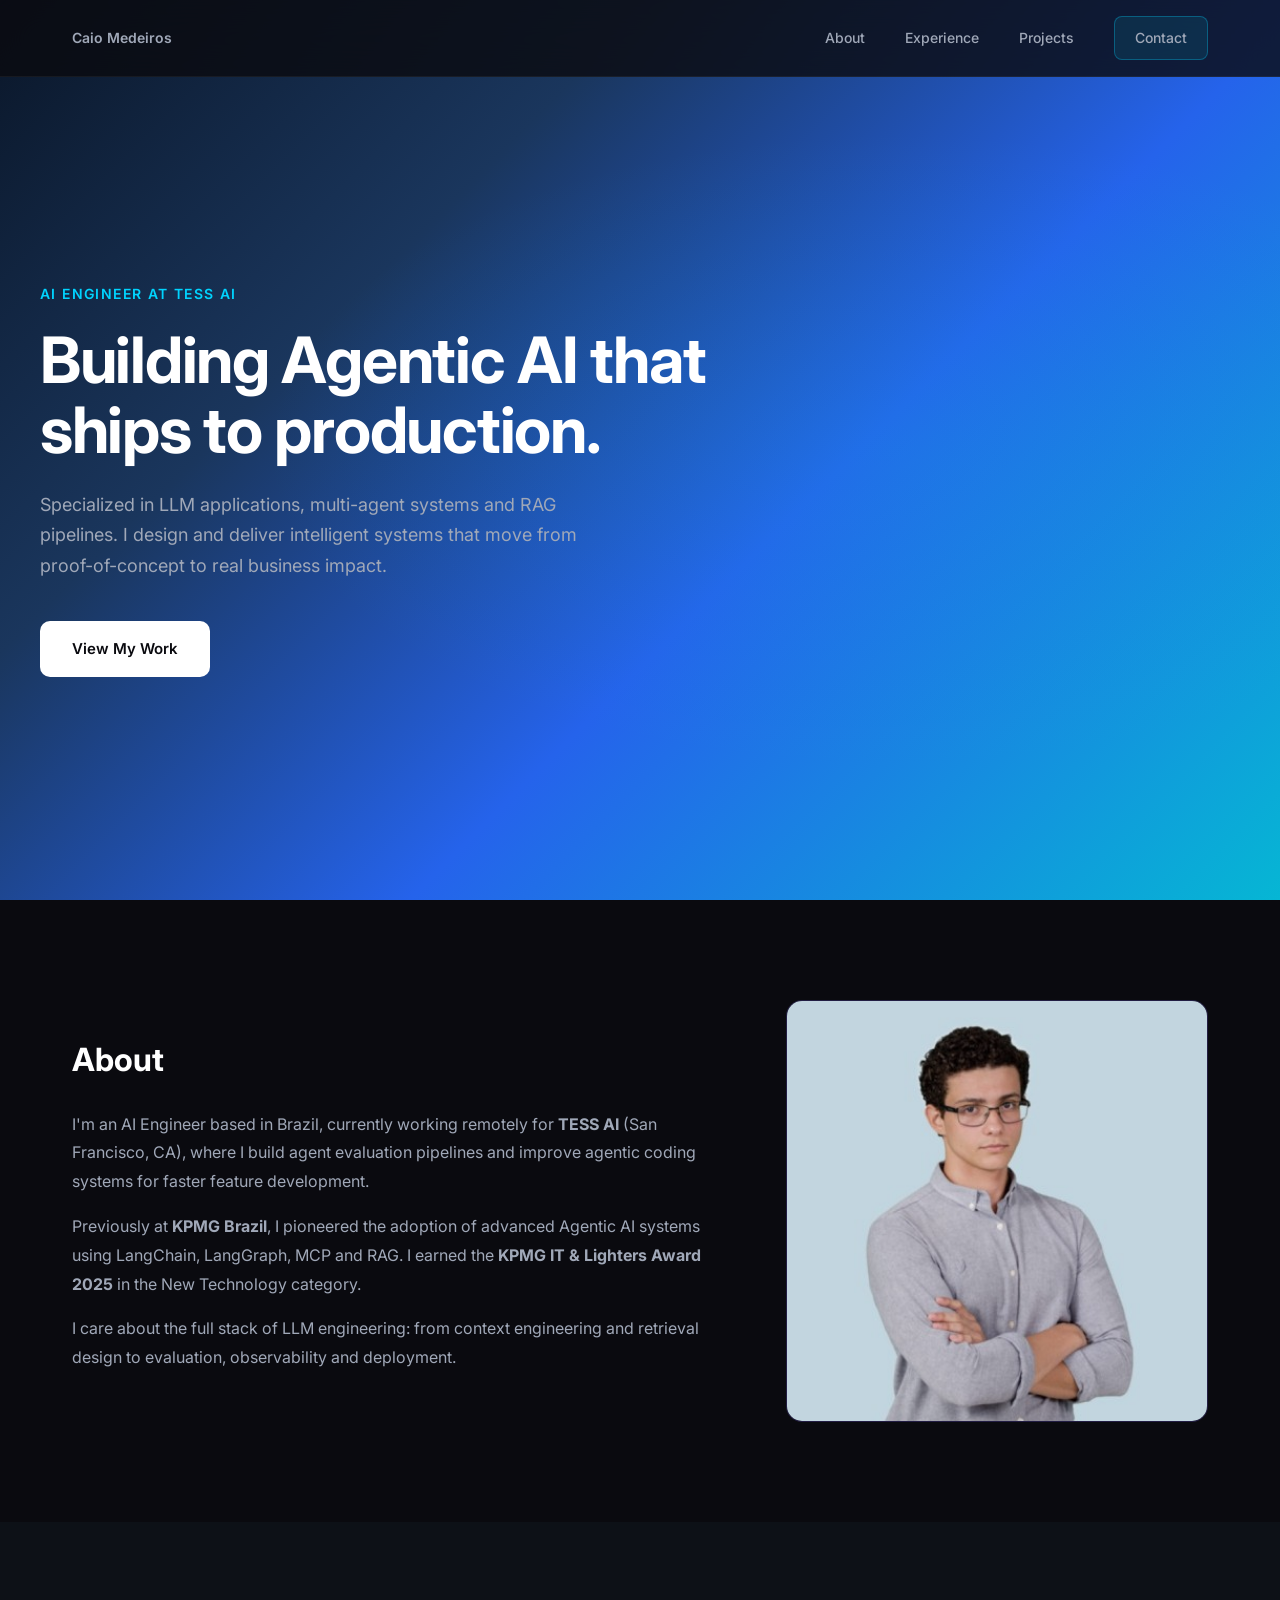
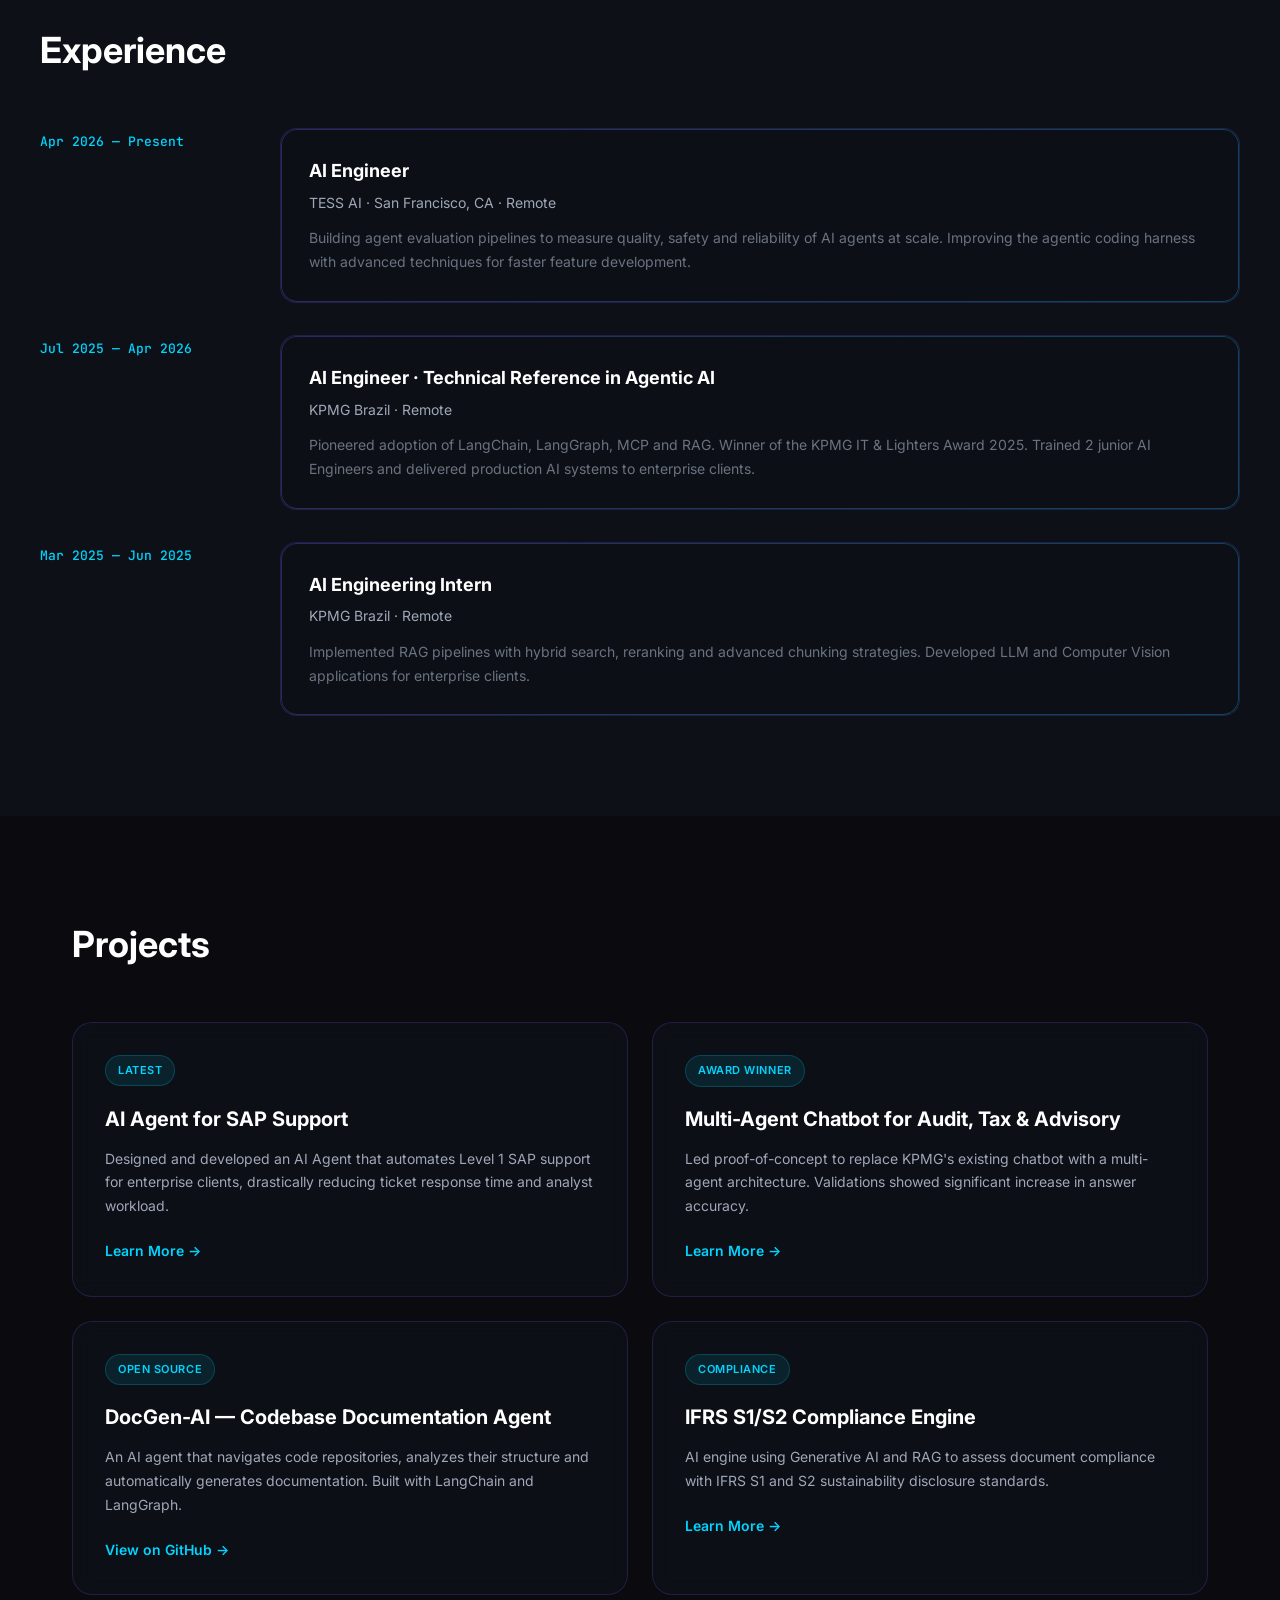
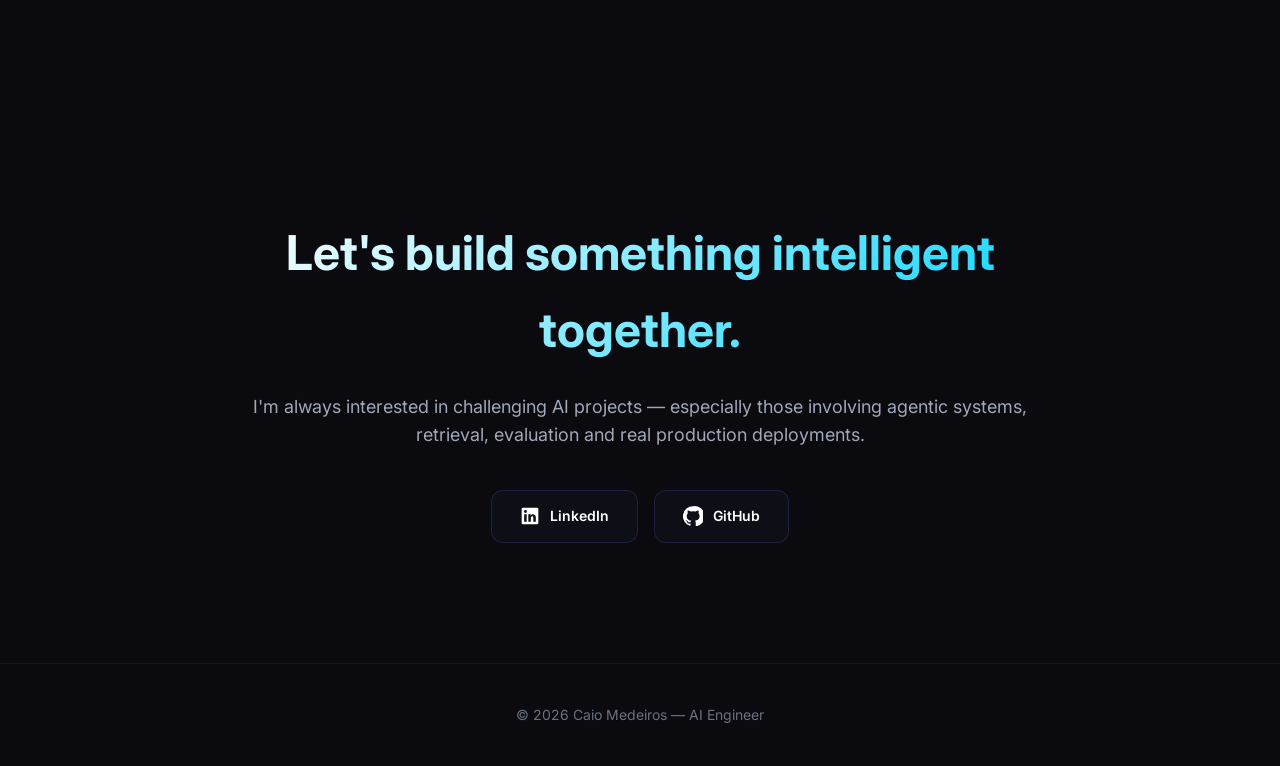
==== commit 00ed4a24: "Apply Stitch Refactor Portfolio visual identity: gradient hero, glassmorphism cards, neon accents Ma" ====
--- a/index.html
+++ b/index.html
@@ -7,228 +7,104 @@
 <meta name="description" content="AI Engineer specialized in Agentic AI, LLMs, RAG and Multi-Agent Systems. Building intelligent systems that solve real business problems." />
 <link rel="preconnect" href="https://fonts.googleapis.com" />
 <link rel="preconnect" href="https://fonts.gstatic.com" crossorigin />
-<link href="https://fonts.googleapis.com/css2?family=Inter:wght@300;400;500;600;700;800;900&family=JetBrains+Mono:wght@400;500;600&display=swap" rel="stylesheet" />
+<link href="https://fonts.googleapis.com/css2?family=Inter:wght@300;400;500;600;700;800&family=JetBrains+Mono:wght@400;500&display=swap" rel="stylesheet" />
 <link rel="stylesheet" href="styles.css" />
 </head>
 <body>
 
-<!-- Animated background -->
-<div class="bg-grid"></div>
-<div class="bg-glow glow-1"></div>
-<div class="bg-glow glow-2"></div>
-<div class="bg-glow glow-3"></div>
-
 <!-- Navigation -->
 <nav class="nav">
   <div class="nav-inner">
-    <a href="#top" class="nav-brand">
-      <span class="brand-mark">CM</span>
-      <span class="brand-text">Caio Medeiros</span>
-    </a>
+    <div class="nav-brand">Caio Medeiros</div>
     <div class="nav-links">
       <a href="#about">About</a>
       <a href="#experience">Experience</a>
       <a href="#projects">Projects</a>
-      <a href="#skills">Skills</a>
-      <a href="#contact" class="nav-cta">Get in touch</a>
+      <a href="#contact" class="nav-cta">Contact</a>
     </div>
   </div>
 </nav>
 
 <!-- Hero -->
-<header id="top" class="hero">
+<header class="hero">
   <div class="hero-inner">
-    <div class="hero-text">
-      <div class="status-pill">
-        <span class="status-dot"></span>
-        <span>Currently AI Engineer at TESS AI</span>
-      </div>
-      <h1 class="hero-title">
-        Building <span class="gradient-text">Agentic AI</span><br />
-        that ships to production.
-      </h1>
-      <p class="hero-subtitle">
-        I'm Caio — an AI Engineer focused on LLM applications, multi-agent systems and RAG pipelines.
+    <div class="hero-content">
+      <div class="hero-subtitle">AI Engineer at TESS AI</div>
+      <h1 class="hero-title">Building Agentic AI that ships to production.</h1>
+      <p class="hero-desc">
+        Specialized in LLM applications, multi-agent systems and RAG pipelines. 
         I design and deliver intelligent systems that move from proof-of-concept to real business impact.
       </p>
-      <div class="hero-actions">
-        <a href="#projects" class="btn btn-primary">
-          View projects
-          <svg width="16" height="16" viewBox="0 0 24 24" fill="none" stroke="currentColor" stroke-width="2.5"><path d="M5 12h14M13 5l7 7-7 7"/></svg>
-        </a>
-        <a href="#contact" class="btn btn-ghost">Contact me</a>
-      </div>
-
-      <div class="hero-meta">
-        <div class="meta-item">
-          <div class="meta-value">2+</div>
-          <div class="meta-label">Years building AI systems</div>
+      <a href="#projects" class="hero-btn">View My Work</a>
+    </div>
+  </div>
+</header>
+
+<!-- About -->
+<section id="about" class="section about">
+  <div class="about-grid">
+    <div class="about-content">
+      <h2>About</h2>
+      <p>
+        I'm an AI Engineer based in Brazil, currently working remotely for <strong>TESS AI</strong> (San Francisco, CA), 
+        where I build agent evaluation pipelines and improve agentic coding systems for faster feature development.
+      </p>
+      <p>
+        Previously at <strong>KPMG Brazil</strong>, I pioneered the adoption of advanced Agentic AI systems using 
+        LangChain, LangGraph, MCP and RAG. I earned the <strong>KPMG IT & Lighters Award 2025</strong> in the New Technology category.
+      </p>
+      <p>
+        I care about the full stack of LLM engineering: from context engineering and retrieval design to evaluation, 
+        observability and deployment.
+      </p>
+    </div>
+    <div class="about-photo">
+      <div class="photo-container">
+        <img src="profile.png" alt="Caio Medeiros" />
+      </div>
+    </div>
+  </div>
+</section>
+
+<!-- Experience -->
+<section id="experience" class="experience">
+  <div class="experience-inner">
+    <h2 class="section-title">Experience</h2>
+    <div class="timeline">
+
+      <div class="timeline-item">
+        <div class="timeline-date">Apr 2026 — Present</div>
+        <div class="timeline-card">
+          <div class="timeline-role">AI Engineer</div>
+          <div class="timeline-company">TESS AI · San Francisco, CA · Remote</div>
+          <div class="timeline-desc">
+            Building agent evaluation pipelines to measure quality, safety and reliability of AI agents at scale. 
+            Improving the agentic coding harness with advanced techniques for faster feature development.
+          </div>
         </div>
-        <div class="meta-item">
-          <div class="meta-value">10+</div>
-          <div class="meta-label">Production AI projects</div>
+      </div>
+
+      <div class="timeline-item">
+        <div class="timeline-date">Jul 2025 — Apr 2026</div>
+        <div class="timeline-card">
+          <div class="timeline-role">AI Engineer · Technical Reference in Agentic AI</div>
+          <div class="timeline-company">KPMG Brazil · Remote</div>
+          <div class="timeline-desc">
+            Pioneered adoption of LangChain, LangGraph, MCP and RAG. Winner of the KPMG IT & Lighters Award 2025. 
+            Trained 2 junior AI Engineers and delivered production AI systems to enterprise clients.
+          </div>
         </div>
-        <div class="meta-item">
-          <div class="meta-value">2025</div>
-          <div class="meta-label">KPMG IT &amp; Lighters Award</div>
-        </div>
-      </div>
-    </div>
-
-    <div class="hero-photo">
-      <div class="photo-glow"></div>
-      <div class="photo-frame">
-        <img src="profile.png" alt="Portrait of Caio Medeiros" />
-      </div>
-      <div class="photo-badge">
-        <svg width="14" height="14" viewBox="0 0 24 24" fill="none" stroke="currentColor" stroke-width="2.5"><path d="M9 12l2 2 4-4"/><circle cx="12" cy="12" r="10"/></svg>
-        Open to opportunities
-      </div>
-    </div>
-  </div>
-</header>
-
-<!-- About -->
-<section id="about" class="section">
-  <div class="container">
-    <div class="section-header">
-      <span class="section-eyebrow">01 — About</span>
-      <h2 class="section-title">From idea to deployed AI agent.</h2>
-    </div>
-    <div class="about-grid">
-      <div class="about-text">
-        <p>
-          I'm an AI Engineer based in Brazil, currently working remotely for <strong>TESS AI</strong> (San Francisco, CA), where I build agent evaluation pipelines and improve agentic coding systems for faster feature development.
-        </p>
-        <p>
-          Previously at <strong>KPMG Brazil</strong>, I became the technical reference in Agentic AI applications — pioneering the adoption of LangChain, LangGraph, MCP and RAG, training junior engineers, and shipping production systems that earned the <em>KPMG IT &amp; Lighters Award 2025</em> in the New Technology category.
-        </p>
-        <p>
-          I care about the full stack of LLM engineering: from context engineering and retrieval design to evaluation, observability and deployment. I love turning ambiguous business problems into reliable AI systems that people actually use.
-        </p>
-      </div>
-      <div class="about-cards">
-        <div class="info-card">
-          <div class="info-icon">
-            <svg width="20" height="20" viewBox="0 0 24 24" fill="none" stroke="currentColor" stroke-width="2"><path d="M12 2l3 7h7l-5.5 4.5L18 21l-6-4-6 4 1.5-7.5L2 9h7z"/></svg>
+      </div>
+
+      <div class="timeline-item">
+        <div class="timeline-date">Mar 2025 — Jun 2025</div>
+        <div class="timeline-card">
+          <div class="timeline-role">AI Engineering Intern</div>
+          <div class="timeline-company">KPMG Brazil · Remote</div>
+          <div class="timeline-desc">
+            Implemented RAG pipelines with hybrid search, reranking and advanced chunking strategies. 
+            Developed LLM and Computer Vision applications for enterprise clients.
           </div>
-          <div class="info-title">Specialty</div>
-          <div class="info-text">Agentic AI · LLMs · RAG · Multi-Agent Systems · LLMOps</div>
-        </div>
-        <div class="info-card">
-          <div class="info-icon">
-            <svg width="20" height="20" viewBox="0 0 24 24" fill="none" stroke="currentColor" stroke-width="2"><path d="M3 9l9-7 9 7v11a2 2 0 01-2 2H5a2 2 0 01-2-2z"/><path d="M9 22V12h6v10"/></svg>
-          </div>
-          <div class="info-title">Based in</div>
-          <div class="info-text">Rio de Janeiro, Brazil — working remotely worldwide</div>
-        </div>
-        <div class="info-card">
-          <div class="info-icon">
-            <svg width="20" height="20" viewBox="0 0 24 24" fill="none" stroke="currentColor" stroke-width="2"><path d="M22 11.08V12a10 10 0 11-5.93-9.14"/><path d="M22 4L12 14.01l-3-3"/></svg>
-          </div>
-          <div class="info-title">Currently</div>
-          <div class="info-text">Open to senior AI Engineering roles &amp; freelance partnerships</div>
-        </div>
-      </div>
-    </div>
-  </div>
-</section>
-
-<!-- Experience -->
-<section id="experience" class="section section-alt">
-  <div class="container">
-    <div class="section-header">
-      <span class="section-eyebrow">02 — Experience</span>
-      <h2 class="section-title">A track record across AI, finance and computer vision.</h2>
-    </div>
-
-    <div class="timeline">
-
-      <div class="timeline-item">
-        <div class="timeline-dot active"></div>
-        <div class="timeline-card">
-          <div class="timeline-head">
-            <div>
-              <div class="timeline-role">AI Engineer</div>
-              <div class="timeline-company">TESS AI · San Francisco, CA · Remote</div>
-            </div>
-            <div class="timeline-date">Apr 2026 — Present</div>
-          </div>
-          <ul class="timeline-list">
-            <li>Building agent evaluation pipelines to measure quality, safety and reliability of AI agents at scale.</li>
-            <li>Improving the agentic coding harness with advanced techniques for faster feature development and bug correction.</li>
-          </ul>
-        </div>
-      </div>
-
-      <div class="timeline-item">
-        <div class="timeline-dot"></div>
-        <div class="timeline-card">
-          <div class="timeline-head">
-            <div>
-              <div class="timeline-role">AI Engineer · Technical Reference in Agentic AI</div>
-              <div class="timeline-company">KPMG Brazil · Remote</div>
-            </div>
-            <div class="timeline-date">Jul 2025 — Apr 2026</div>
-          </div>
-          <ul class="timeline-list">
-            <li>Pioneered the adoption of advanced Agentic AI systems using LangChain, LangGraph, MCP and RAG.</li>
-            <li>Engaged with clients to translate business needs into tailored AI solutions deployed in production.</li>
-            <li>Winner of the <strong>KPMG IT &amp; Lighters Award 2025</strong> in the New Technology category.</li>
-            <li>Taught and applied context engineering techniques for LLM applications across teams.</li>
-            <li>Trained and mentored 2 junior AI Engineers.</li>
-          </ul>
-        </div>
-      </div>
-
-      <div class="timeline-item">
-        <div class="timeline-dot"></div>
-        <div class="timeline-card">
-          <div class="timeline-head">
-            <div>
-              <div class="timeline-role">AI Engineering Intern</div>
-              <div class="timeline-company">KPMG Brazil · Remote</div>
-            </div>
-            <div class="timeline-date">Mar 2025 — Jun 2025</div>
-          </div>
-          <ul class="timeline-list">
-            <li>Implemented RAG pipelines with hybrid search, reranking and advanced chunking strategies.</li>
-            <li>Developed LLM and Computer Vision applications for enterprise clients.</li>
-          </ul>
-        </div>
-      </div>
-
-      <div class="timeline-item">
-        <div class="timeline-dot"></div>
-        <div class="timeline-card">
-          <div class="timeline-head">
-            <div>
-              <div class="timeline-role">Founder</div>
-              <div class="timeline-company">Vision — Computer Vision Analytics for Parking Lots</div>
-            </div>
-            <div class="timeline-date">Jul 2024 — Jan 2025</div>
-          </div>
-          <ul class="timeline-list">
-            <li>Founded a startup helping parking lot operators visualize occupancy patterns and track incidents using computer vision.</li>
-            <li>Selected for the Ibmec Hubs RJ pre-acceleration program; mentored by experienced entrepreneurs.</li>
-            <li>Validated the market and decided to discontinue after failing to reach product–market fit — a defining lesson on entrepreneurship and discipline.</li>
-          </ul>
-        </div>
-      </div>
-
-      <div class="timeline-item">
-        <div class="timeline-dot"></div>
-        <div class="timeline-card">
-          <div class="timeline-head">
-            <div>
-              <div class="timeline-role">Financial Risk Management Intern</div>
-              <div class="timeline-company">KPMG Brazil · Rio de Janeiro · Hybrid</div>
-            </div>
-            <div class="timeline-date">Sep 2024 — Feb 2025</div>
-          </div>
-          <ul class="timeline-list">
-            <li>Worked on contract pricing, hedge accounting and quantitative financial risk projects, building strong analytical foundations.</li>
-          </ul>
         </div>
       </div>
 
@@ -238,250 +114,86 @@
 
 <!-- Projects -->
 <section id="projects" class="section">
-  <div class="container">
-    <div class="section-header">
-      <span class="section-eyebrow">03 — Selected projects</span>
-      <h2 class="section-title">Things I've built and shipped.</h2>
-      <p class="section-sub">
-        From multi-agent chatbots to compliance engines and computer vision pipelines — a curated selection of work spanning research, enterprise and entrepreneurship.
-      </p>
-    </div>
-
-    <div class="projects-grid">
-
-      <article class="project-card featured">
-        <div class="project-tag-wrap">
-          <span class="project-tag tag-hot">Latest</span>
-        </div>
-        <div class="project-icon">
-          <svg width="24" height="24" viewBox="0 0 24 24" fill="none" stroke="currentColor" stroke-width="2"><circle cx="12" cy="12" r="3"/><path d="M19.4 15a1.65 1.65 0 00.33 1.82l.06.06a2 2 0 010 2.83 2 2 0 01-2.83 0l-.06-.06a1.65 1.65 0 00-1.82-.33 1.65 1.65 0 00-1 1.51V21a2 2 0 01-2 2 2 2 0 01-2-2v-.09a1.65 1.65 0 00-1-1.51 1.65 1.65 0 00-1.82.33l-.06.06a2 2 0 01-2.83 0 2 2 0 010-2.83l.06-.06a1.65 1.65 0 00.33-1.82 1.65 1.65 0 00-1.51-1H3a2 2 0 01-2-2 2 2 0 012-2h.09A1.65 1.65 0 004.6 9a1.65 1.65 0 00-.33-1.82l-.06-.06a2 2 0 010-2.83 2 2 0 012.83 0l.06.06a1.65 1.65 0 001.82.33H9a1.65 1.65 0 001-1.51V3a2 2 0 012-2 2 2 0 012 2v.09a1.65 1.65 0 001 1.51 1.65 1.65 0 001.82-.33l.06-.06a2 2 0 012.83 0 2 2 0 010 2.83l-.06.06a1.65 1.65 0 00-.33 1.82V9a1.65 1.65 0 001.51 1H21a2 2 0 012 2 2 2 0 01-2 2h-.09a1.65 1.65 0 00-1.51 1z"/></svg>
-        </div>
-        <h3 class="project-title">AI Agent for SAP Support</h3>
-        <div class="project-meta">KPMG Brazil · Feb 2026 — Apr 2026</div>
-        <p class="project-desc">
-          Designed and developed an AI Agent that automates Level 1 SAP support for enterprise clients, drastically reducing ticket response time and analyst workload.
-        </p>
-        <div class="project-stack">
-          <span>LangGraph</span><span>LangChain</span><span>Python</span><span>RAG</span><span>SAP ERP</span><span>LLMOps</span><span>REST API</span>
-        </div>
-      </article>
-
-      <article class="project-card featured">
-        <div class="project-tag-wrap">
-          <span class="project-tag tag-award">Award winner</span>
-        </div>
-        <div class="project-icon">
-          <svg width="24" height="24" viewBox="0 0 24 24" fill="none" stroke="currentColor" stroke-width="2"><path d="M21 11.5a8.38 8.38 0 01-.9 3.8 8.5 8.5 0 01-7.6 4.7 8.38 8.38 0 01-3.8-.9L3 21l1.9-5.7a8.38 8.38 0 01-.9-3.8 8.5 8.5 0 014.7-7.6 8.38 8.38 0 013.8-.9h.5a8.48 8.48 0 018 8v.5z"/></svg>
-        </div>
-        <h3 class="project-title">Multi-Agent Chatbot for Audit, Tax &amp; Advisory</h3>
-        <div class="project-meta">KPMG Brazil · Dec 2025 — Jan 2026</div>
-        <p class="project-desc">
-          Led the proof-of-concept to replace KPMG's existing chatbot with a multi-agent architecture. Validations showed a significant increase in answer accuracy. Built a sandboxed file-system version for context management and secure file I/O — an architecture inspired by Manus and OpenAI's ChatGPT.
-        </p>
-        <div class="project-stack">
-          <span>LangGraph</span><span>MCP</span><span>Agno</span><span>Vector DBs</span><span>RAG</span><span>Azure Functions</span><span>CI/CD</span><span>LLMOps</span>
-        </div>
-      </article>
-
-      <article class="project-card">
-        <div class="project-tag-wrap">
-          <span class="project-tag tag-os">Open source</span>
-        </div>
-        <div class="project-icon">
-          <svg width="24" height="24" viewBox="0 0 24 24" fill="none" stroke="currentColor" stroke-width="2"><path d="M14 2H6a2 2 0 00-2 2v16a2 2 0 002 2h12a2 2 0 002-2V8z"/><path d="M14 2v6h6M16 13H8M16 17H8M10 9H8"/></svg>
-        </div>
-        <h3 class="project-title">DocGen-AI — Codebase Documentation Agent</h3>
-        <div class="project-meta">Open source · Dec 2025 — Jan 2026</div>
-        <p class="project-desc">
-          An AI agent that navigates code repositories, analyzes their structure and automatically generates documentation. Built with LangChain and LangGraph.
-        </p>
-        <div class="project-stack">
-          <span>LangGraph</span><span>LangChain</span><span>Python</span><span>LLM</span><span>Generative AI</span>
-        </div>
-        <a href="https://github.com/csmedeiros/docgen-ai" target="_blank" rel="noopener" class="project-link">
-          View on GitHub
-          <svg width="14" height="14" viewBox="0 0 24 24" fill="none" stroke="currentColor" stroke-width="2.5"><path d="M7 17L17 7M7 7h10v10"/></svg>
-        </a>
-      </article>
-
-      <article class="project-card">
-        <div class="project-tag-wrap">
-          <span class="project-tag">Compliance</span>
-        </div>
-        <div class="project-icon">
-          <svg width="24" height="24" viewBox="0 0 24 24" fill="none" stroke="currentColor" stroke-width="2"><path d="M9 11l3 3L22 4"/><path d="M21 12v7a2 2 0 01-2 2H5a2 2 0 01-2-2V5a2 2 0 012-2h11"/></svg>
-        </div>
-        <h3 class="project-title">IFRS S1/S2 Compliance Engine (LLM + RAG)</h3>
-        <div class="project-meta">KPMG Brazil · Aug 2025 — Oct 2025</div>
-        <p class="project-desc">
-          Played a key role designing and developing the AI engine that uses Generative AI and Retrieval-Augmented Generation to assess document compliance with IFRS S1 and S2 sustainability disclosure standards.
-        </p>
-        <div class="project-stack">
-          <span>Python</span><span>LLM</span><span>RAG</span><span>Vector DBs</span><span>SQL</span><span>Azure Functions</span><span>CI/CD</span>
-        </div>
-      </article>
-
-      <article class="project-card">
-        <div class="project-tag-wrap">
-          <span class="project-tag">Computer Vision</span>
-        </div>
-        <div class="project-icon">
-          <svg width="24" height="24" viewBox="0 0 24 24" fill="none" stroke="currentColor" stroke-width="2"><path d="M1 12s4-8 11-8 11 8 11 8-4 8-11 8-11-8-11-8z"/><circle cx="12" cy="12" r="3"/></svg>
-        </div>
-        <h3 class="project-title">Steel Structural Drawing Extraction</h3>
-        <div class="project-meta">KPMG Brazil · Mar 2025 — May 2025</div>
-        <p class="project-desc">
-          Developed a complex computer vision system to extract elements and dimensions from steel structural drawings for one of Brazil's largest steel producers. Owned the preprocessing pipeline that improved measurement extraction accuracy.
-        </p>
-        <div class="project-stack">
-          <span>Python</span><span>OpenCV</span><span>Computer Vision</span><span>Image Processing</span>
-        </div>
-      </article>
-
-      <article class="project-card">
-        <div class="project-tag-wrap">
-          <span class="project-tag">Research</span>
-        </div>
-        <div class="project-icon">
-          <svg width="24" height="24" viewBox="0 0 24 24" fill="none" stroke="currentColor" stroke-width="2"><path d="M21 16V8a2 2 0 00-1-1.73l-7-4a2 2 0 00-2 0l-7 4A2 2 0 003 8v8a2 2 0 001 1.73l7 4a2 2 0 002 0l7-4A2 2 0 0021 16z"/><path d="M3.27 6.96L12 12.01l8.73-5.05M12 22.08V12"/></svg>
-        </div>
-        <h3 class="project-title">Intelligent Parking — Smart City Research</h3>
-        <div class="project-meta">Ibmec · Aug 2024 — Oct 2025</div>
-        <p class="project-desc">
-          Voluntary undergraduate research fellowship investigating the use of computer vision in parking management within the Smart City context. Resulted in a published academic paper.
-        </p>
-        <div class="project-stack">
-          <span>Python</span><span>OpenCV</span><span>Computer Vision</span><span>Image Processing</span>
-        </div>
-      </article>
-
-      <article class="project-card">
-        <div class="project-tag-wrap">
-          <span class="project-tag">Healthcare AI</span>
-        </div>
-        <div class="project-icon">
-          <svg width="24" height="24" viewBox="0 0 24 24" fill="none" stroke="currentColor" stroke-width="2"><path d="M20.84 4.61a5.5 5.5 0 00-7.78 0L12 5.67l-1.06-1.06a5.5 5.5 0 00-7.78 7.78l1.06 1.06L12 21.23l7.78-7.78 1.06-1.06a5.5 5.5 0 000-7.78z"/></svg>
-        </div>
-        <h3 class="project-title">AI Screening for Facial Harmonization</h3>
-        <div class="project-meta">R&amp;D Group · Jun 2024 — Jan 2025</div>
-        <p class="project-desc">
-          Co-developed a prototype to support the screening workflow for facial harmonization procedures, under guidance from DSc. Ana Lucia Oliveira and MSc. Alvaro Barros.
-        </p>
-        <div class="project-stack">
-          <span>Python</span><span>LangChain</span><span>LLM</span><span>RAG</span><span>Vector DBs</span><span>Health IT</span>
-        </div>
-      </article>
-
-      <article class="project-card">
-        <div class="project-tag-wrap">
-          <span class="project-tag">Entrepreneurship</span>
-        </div>
-        <div class="project-icon">
-          <svg width="24" height="24" viewBox="0 0 24 24" fill="none" stroke="currentColor" stroke-width="2"><path d="M13 2L3 14h9l-1 8 10-12h-9l1-8z"/></svg>
-        </div>
-        <h3 class="project-title">Vision — Startup Pre-Acceleration</h3>
-        <div class="project-meta">Ibmec Hubs RJ · Aug 2024 — Feb 2025</div>
-        <p class="project-desc">
-          Accepted into Ibmec's startup pre-acceleration program. Built a business model and CV-based product for parking lot analytics. Mentored by experienced entrepreneurs through Business Model Canvas, market validation and pricing strategy.
-        </p>
-        <div class="project-stack">
-          <span>Computer Vision</span><span>Business Modeling</span><span>BMC</span><span>Python</span>
-        </div>
-      </article>
-
-    </div>
-  </div>
-</section>
-
-<!-- Skills -->
-<section id="skills" class="section section-alt">
-  <div class="container">
-    <div class="section-header">
-      <span class="section-eyebrow">04 — Skills</span>
-      <h2 class="section-title">Tools, frameworks &amp; domains.</h2>
-    </div>
-
-    <div class="skills-grid">
-      <div class="skill-group">
-        <div class="skill-group-title">
-          <svg width="18" height="18" viewBox="0 0 24 24" fill="none" stroke="currentColor" stroke-width="2"><circle cx="12" cy="12" r="10"/><path d="M12 6v6l4 2"/></svg>
-          AI &amp; Agents
-        </div>
-        <div class="skill-tags">
-          <span>LangGraph</span><span>LangChain</span><span>Agno</span><span>MCP</span><span>RAG</span><span>Multi-Agent Systems</span><span>LLMOps</span><span>Context Engineering</span><span>Generative AI</span>
-        </div>
-      </div>
-      <div class="skill-group">
-        <div class="skill-group-title">
-          <svg width="18" height="18" viewBox="0 0 24 24" fill="none" stroke="currentColor" stroke-width="2"><polyline points="16 18 22 12 16 6"/><polyline points="8 6 2 12 8 18"/></svg>
-          Languages &amp; APIs
-        </div>
-        <div class="skill-tags">
-          <span>Python</span><span>SQL</span><span>REST APIs</span><span>Vector Databases</span><span>Azure Functions</span><span>CI/CD</span>
-        </div>
-      </div>
-      <div class="skill-group">
-        <div class="skill-group-title">
-          <svg width="18" height="18" viewBox="0 0 24 24" fill="none" stroke="currentColor" stroke-width="2"><path d="M1 12s4-8 11-8 11 8 11 8-4 8-11 8-11-8-11-8z"/><circle cx="12" cy="12" r="3"/></svg>
-          Computer Vision
-        </div>
-        <div class="skill-tags">
-          <span>OpenCV</span><span>Image Processing</span><span>Object Detection</span><span>Document Extraction</span>
-        </div>
-      </div>
-      <div class="skill-group">
-        <div class="skill-group-title">
-          <svg width="18" height="18" viewBox="0 0 24 24" fill="none" stroke="currentColor" stroke-width="2"><path d="M12 20h9M16.5 3.5a2.121 2.121 0 013 3L7 19l-4 1 1-4L16.5 3.5z"/></svg>
-          Domain &amp; Soft skills
-        </div>
-        <div class="skill-tags">
-          <span>SAP ERP</span><span>Financial Risk</span><span>IFRS S1/S2</span><span>Health IT</span><span>Business Modeling</span><span>Mentoring</span><span>Client Engagement</span>
-        </div>
-      </div>
-    </div>
+  <h2 class="section-title">Projects</h2>
+  <div class="projects-grid">
+
+    <article class="project-card">
+      <div class="project-header">
+        <span class="project-tag">Latest</span>
+      </div>
+      <h3 class="project-title">AI Agent for SAP Support</h3>
+      <p class="project-desc">
+        Designed and developed an AI Agent that automates Level 1 SAP support for enterprise clients, 
+        drastically reducing ticket response time and analyst workload.
+      </p>
+      <a href="#" class="project-link">Learn More →</a>
+    </article>
+
+    <article class="project-card">
+      <div class="project-header">
+        <span class="project-tag">Award Winner</span>
+      </div>
+      <h3 class="project-title">Multi-Agent Chatbot for Audit, Tax & Advisory</h3>
+      <p class="project-desc">
+        Led proof-of-concept to replace KPMG's existing chatbot with a multi-agent architecture. 
+        Validations showed significant increase in answer accuracy.
+      </p>
+      <a href="#" class="project-link">Learn More →</a>
+    </article>
+
+    <article class="project-card">
+      <div class="project-header">
+        <span class="project-tag">Open Source</span>
+      </div>
+      <h3 class="project-title">DocGen-AI — Codebase Documentation Agent</h3>
+      <p class="project-desc">
+        An AI agent that navigates code repositories, analyzes their structure and automatically 
+        generates documentation. Built with LangChain and LangGraph.
+      </p>
+      <a href="https://github.com/csmedeiros/docgen-ai" target="_blank" class="project-link">View on GitHub →</a>
+    </article>
+
+    <article class="project-card">
+      <div class="project-header">
+        <span class="project-tag">Compliance</span>
+      </div>
+      <h3 class="project-title">IFRS S1/S2 Compliance Engine</h3>
+      <p class="project-desc">
+        AI engine using Generative AI and RAG to assess document compliance with 
+        IFRS S1 and S2 sustainability disclosure standards.
+      </p>
+      <a href="#" class="project-link">Learn More →</a>
+    </article>
+
   </div>
 </section>
 
 <!-- Contact -->
-<section id="contact" class="section">
-  <div class="container">
-    <div class="contact-card">
-      <div class="contact-content">
-        <span class="section-eyebrow">05 — Get in touch</span>
-        <h2 class="contact-title">Let's build something <span class="gradient-text">intelligent</span> together.</h2>
-        <p class="contact-text">
-          I'm always interested in challenging AI projects — especially those involving agentic systems, retrieval, evaluation and real production deployments. If that sounds like you, let's talk.
-        </p>
-        <div class="contact-actions">
-          <a href="mailto:hello@example.com" class="btn btn-primary">
-            <svg width="16" height="16" viewBox="0 0 24 24" fill="none" stroke="currentColor" stroke-width="2.5"><path d="M4 4h16c1.1 0 2 .9 2 2v12c0 1.1-.9 2-2 2H4c-1.1 0-2-.9-2-2V6c0-1.1.9-2 2-2z"/><polyline points="22,6 12,13 2,6"/></svg>
-            Send an email
-          </a>
-          <a href="https://www.linkedin.com/in/csmedeiros" target="_blank" rel="noopener" class="btn btn-ghost">
-            <svg width="16" height="16" viewBox="0 0 24 24" fill="currentColor"><path d="M20.5 2h-17A1.5 1.5 0 002 3.5v17A1.5 1.5 0 003.5 22h17a1.5 1.5 0 001.5-1.5v-17A1.5 1.5 0 0020.5 2zM8 19H5v-9h3zM6.5 8.25A1.75 1.75 0 118.3 6.5a1.78 1.78 0 01-1.8 1.75zM19 19h-3v-4.74c0-1.42-.6-1.93-1.38-1.93A1.74 1.74 0 0013 14.19a.66.66 0 000 .14V19h-3v-9h2.9v1.3a3.11 3.11 0 012.7-1.4c1.55 0 3.36.86 3.36 3.66z"/></svg>
-            LinkedIn
-          </a>
-          <a href="https://github.com/csmedeiros" target="_blank" rel="noopener" class="btn btn-ghost">
-            <svg width="16" height="16" viewBox="0 0 24 24" fill="currentColor"><path d="M12 .3a12 12 0 00-3.8 23.4c.6.1.8-.3.8-.6v-2c-3.3.7-4-1.6-4-1.6-.6-1.4-1.4-1.8-1.4-1.8-1.1-.7.1-.7.1-.7 1.2.1 1.9 1.3 1.9 1.3 1.1 1.9 2.9 1.3 3.6 1 .1-.8.4-1.3.8-1.6-2.7-.3-5.5-1.3-5.5-6 0-1.2.5-2.3 1.3-3.1-.2-.4-.6-1.6 0-3.2 0 0 1-.3 3.4 1.2a11.5 11.5 0 016 0c2.3-1.5 3.3-1.2 3.3-1.2.7 1.6.2 2.8.1 3.2.8.8 1.3 1.9 1.3 3.1 0 4.6-2.8 5.6-5.5 5.9.5.4.9 1.2.9 2.4v3.6c0 .3.2.7.8.6A12 12 0 0012 .3"/></svg>
-            GitHub
-          </a>
-        </div>
-      </div>
+<section id="contact" class="contact">
+  <div class="contact-inner">
+    <h2 class="contact-title">Let's build something intelligent together.</h2>
+    <p class="contact-text">
+      I'm always interested in challenging AI projects — especially those involving agentic systems, 
+      retrieval, evaluation and real production deployments.
+    </p>
+    <div class="contact-socials">
+      <a href="https://www.linkedin.com/in/csmedeiros" target="_blank" class="contact-social">
+        <svg viewBox="0 0 24 24" fill="currentColor"><path d="M20.5 2h-17A1.5 1.5 0 002 3.5v17A1.5 1.5 0 003.5 22h17a1.5 1.5 0 001.5-1.5v-17A1.5 1.5 0 0020.5 2zM8 19H5v-9h3zM6.5 8.25A1.75 1.75 0 118.3 6.5a1.78 1.78 0 01-1.8 1.75zM19 19h-3v-4.74c0-1.42-.6-1.93-1.38-1.93A1.74 1.74 0 0013 14.19a.66.66 0 000 .14V19h-3v-9h2.9v1.3a3.11 3.11 0 012.7-1.4c1.55 0 3.36.86 3.36 3.66z"/></svg>
+        LinkedIn
+      </a>
+      <a href="https://github.com/csmedeiros" target="_blank" class="contact-social">
+        <svg viewBox="0 0 24 24" fill="currentColor"><path d="M12 .3a12 12 0 00-3.8 23.4c.6.1.8-.3.8-.6v-2c-3.3.7-4-1.6-4-1.6-.6-1.4-1.4-1.8-1.4-1.8-1.1-.7.1-.7.1-.7 1.2.1 1.9 1.3 1.9 1.3 1.1 1.9 2.9 1.3 3.6 1 .1-.8.4-1.3.8-1.6-2.7-.3-5.5-1.3-5.5-6 0-1.2.5-2.3 1.3-3.1-.2-.4-.6-1.6 0-3.2 0 0 1-.3 3.4 1.2a11.5 11.5 0 016 0c2.3-1.5 3.3-1.2 3.3-1.2.7 1.6.2 2.8.1 3.2.8.8 1.3 1.9 1.3 3.1 0 4.6-2.8 5.6-5.5 5.9.5.4.9 1.2.9 2.4v3.6c0 .3.2.7.8.6A12 12 0 0012 .3"/></svg>
+        GitHub
+      </a>
     </div>
   </div>
 </section>
 
 <footer class="footer">
-  <div class="container footer-inner">
-    <div>© <span id="year"></span> Caio Medeiros · AI Engineer</div>
-    <div class="footer-tag">Crafted with attention to detail.</div>
-  </div>
+  <div>© 2026 Caio Medeiros — AI Engineer</div>
 </footer>
 
 <script>
-  document.getElementById('year').textContent = new Date().getFullYear();
-
-  // Smooth scroll
   document.querySelectorAll('a[href^="#"]').forEach(a => {
     a.addEventListener('click', e => {
       const id = a.getAttribute('href');
@@ -489,28 +201,11 @@
         const el = document.querySelector(id);
         if (el) {
           e.preventDefault();
-          el.scrollIntoView({ behavior: 'smooth', block: 'start' });
+          el.scrollIntoView({ behavior: 'smooth' });
         }
       }
     });
   });
-
-  // Reveal on scroll
-  const io = new IntersectionObserver(entries => {
-    entries.forEach(en => {
-      if (en.isIntersecting) {
-        en.target.classList.add('reveal-in');
-        io.unobserve(en.target);
-      }
-    });
-  }, { threshold: 0.12 });
-  document.querySelectorAll('.reveal').forEach(el => io.observe(el));
-
-  // Auto-add reveal class
-  document.querySelectorAll('.section, .timeline-item, .project-card, .skill-group').forEach(el => {
-    el.classList.add('reveal');
-    io.observe(el);
-  });
 </script>
 
 </body>
--- a/styles.css
+++ b/styles.css
@@ -1,24 +1,29 @@
 /* ================================
    Caio Medeiros — Portfolio
-   Modern dark theme, AI/tech focused
+   Refactor Portfolio Visual Identity
+   Deep blue gradient theme with glassmorphism
 ================================ */
 
 :root {
-  --bg: #07090f;
-  --bg-2: #0c1018;
-  --bg-3: #11161f;
+  --bg: #0a0a0f;
+  --bg-2: #0d1117;
+  --bg-card: rgba(13, 17, 23, 0.8);
   --surface: rgba(255, 255, 255, 0.03);
-  --surface-2: rgba(255, 255, 255, 0.05);
-  --border: rgba(255, 255, 255, 0.08);
-  --border-strong: rgba(255, 255, 255, 0.14);
-  --text: #e8ecf2;
+  --surface-2: rgba(255, 255, 255, 0.06);
+  --border: rgba(124, 92, 255, 0.2);
+  --border-strong: rgba(124, 92, 255, 0.4);
+  --border-glow: rgba(0, 212, 255, 0.3);
+  --text: #ffffff;
   --text-dim: #a0a8b8;
-  --text-muted: #6b7488;
-  --accent: #7c5cff;
-  --accent-2: #00d4ff;
+  --text-muted: #6b7280;
+  --accent: #00d4ff;
+  --accent-2: #7c5cff;
   --accent-3: #ff6ec7;
-  --gradient: linear-gradient(135deg, #7c5cff 0%, #00d4ff 60%, #ff6ec7 100%);
-  --gradient-soft: linear-gradient(135deg, rgba(124, 92, 255, 0.15), rgba(0, 212, 255, 0.08));
+  --gradient-hero: linear-gradient(135deg, #0a1628 0%, #1a365d 30%, #2563eb 60%, #06b6d4 100%);
+  --gradient-card: linear-gradient(135deg, rgba(124, 92, 255, 0.15) 0%, rgba(0, 212, 255, 0.08) 100%);
+  --gradient-border: linear-gradient(135deg, #7c5cff, #00d4ff);
+  --glow-blue: 0 0 40px rgba(37, 99, 235, 0.3);
+  --glow-cyan: 0 0 30px rgba(6, 182, 212, 0.25);
 }
 
 * { box-sizing: border-box; margin: 0; padding: 0; }
@@ -33,599 +38,391 @@
   -webkit-font-smoothing: antialiased;
   -moz-osx-font-smoothing: grayscale;
   overflow-x: hidden;
-  position: relative;
 }
 
 a { color: inherit; text-decoration: none; }
 img { max-width: 100%; display: block; }
-
-/* ===== Background atmosphere ===== */
-.bg-grid {
-  position: fixed; inset: 0; z-index: -2;
-  background-image:
-    linear-gradient(rgba(255,255,255,0.025) 1px, transparent 1px),
-    linear-gradient(90deg, rgba(255,255,255,0.025) 1px, transparent 1px);
-  background-size: 60px 60px;
-  mask-image: radial-gradient(ellipse at 50% 0%, #000 30%, transparent 80%);
-  -webkit-mask-image: radial-gradient(ellipse at 50% 0%, #000 30%, transparent 80%);
-}
-.bg-glow {
-  position: fixed; z-index: -1;
-  border-radius: 50%;
-  filter: blur(120px);
-  opacity: 0.35;
-  pointer-events: none;
-}
-.glow-1 { width: 600px; height: 600px; top: -200px; left: -150px; background: #7c5cff; }
-.glow-2 { width: 500px; height: 500px; top: 30%; right: -200px; background: #00d4ff; opacity: 0.22; }
-.glow-3 { width: 450px; height: 450px; bottom: -150px; left: 30%; background: #ff6ec7; opacity: 0.18; }
 
 /* ===== Navigation ===== */
 .nav {
   position: fixed; top: 0; left: 0; right: 0; z-index: 100;
-  padding: 18px 0;
+  padding: 16px 0;
   backdrop-filter: blur(20px);
   -webkit-backdrop-filter: blur(20px);
-  background: rgba(7, 9, 15, 0.7);
-  border-bottom: 1px solid var(--border);
+  background: rgba(10, 10, 15, 0.8);
+  border-bottom: 1px solid rgba(255, 255, 255, 0.05);
 }
 .nav-inner {
-  max-width: 1180px; margin: 0 auto; padding: 0 28px;
+  max-width: 1200px; margin: 0 auto; padding: 0 32px;
   display: flex; align-items: center; justify-content: space-between;
 }
-.nav-brand { display: flex; align-items: center; gap: 12px; font-weight: 700; }
-.brand-mark {
-  width: 36px; height: 36px; display: grid; place-items: center;
-  background: var(--gradient); border-radius: 10px;
-  font-weight: 800; font-size: 14px; color: #fff;
-  font-family: 'JetBrains Mono', monospace;
-  box-shadow: 0 6px 24px rgba(124, 92, 255, 0.4);
-}
-.brand-text { font-size: 15px; }
-.nav-links { display: flex; align-items: center; gap: 32px; }
+.nav-brand { 
+  display: flex; align-items: center; gap: 12px; 
+  font-weight: 600; 
+  font-size: 14px;
+  color: var(--text-dim);
+}
+.nav-links { display: flex; align-items: center; gap: 40px; }
 .nav-links a {
-  font-size: 14px; color: var(--text-dim);
+  font-size: 14px; 
+  color: var(--text-dim);
+  font-weight: 500;
   transition: color 0.2s;
 }
 .nav-links a:hover { color: var(--text); }
 .nav-cta {
-  padding: 9px 18px;
-  border: 1px solid var(--border-strong);
-  border-radius: 999px;
-  background: var(--surface);
+  padding: 10px 20px;
+  background: rgba(0, 212, 255, 0.1);
+  border: 1px solid rgba(0, 212, 255, 0.3);
+  border-radius: 8px;
+  color: var(--accent);
+  font-weight: 600;
+  font-size: 13px;
   transition: all 0.2s;
 }
 .nav-cta:hover {
+  background: rgba(0, 212, 255, 0.2);
   border-color: var(--accent);
-  background: rgba(124, 92, 255, 0.1);
-  color: var(--text) !important;
-}
-
-/* ===== Hero ===== */
+  color: var(--text);
+}
+
+/* ===== Hero Section ===== */
 .hero {
-  padding: 160px 28px 80px;
-  max-width: 1180px; margin: 0 auto;
-  min-height: 100vh; display: flex; align-items: center;
+  min-height: 100vh;
+  background: var(--gradient-hero);
+  display: flex;
+  align-items: center;
+  padding: 140px 32px 80px;
+  position: relative;
+  overflow: hidden;
+}
+.hero::before {
+  content: '';
+  position: absolute;
+  inset: 0;
+  background: radial-gradient(ellipse at 70% 50%, rgba(6, 182, 212, 0.15) 0%, transparent 50%);
 }
 .hero-inner {
+  max-width: 1200px;
+  margin: 0 auto;
+  width: 100%;
+  position: relative;
+  z-index: 1;
+}
+.hero-content {
+  max-width: 700px;
+}
+.hero-subtitle {
+  font-size: 14px;
+  color: var(--accent);
+  font-weight: 600;
+  letter-spacing: 0.1em;
+  text-transform: uppercase;
+  margin-bottom: 20px;
+}
+.hero-title {
+  font-size: clamp(40px, 5vw, 64px);
+  line-height: 1.1;
+  font-weight: 700;
+  letter-spacing: -0.02em;
+  margin-bottom: 24px;
+  color: var(--text);
+}
+.hero-desc {
+  font-size: 18px;
+  color: var(--text-dim);
+  max-width: 540px;
+  margin-bottom: 40px;
+  line-height: 1.7;
+}
+.hero-btn {
+  display: inline-flex;
+  align-items: center;
+  gap: 10px;
+  padding: 16px 32px;
+  background: var(--text);
+  color: var(--bg);
+  border-radius: 10px;
+  font-weight: 600;
+  font-size: 15px;
+  transition: all 0.2s;
+  border: none;
+  cursor: pointer;
+}
+.hero-btn:hover {
+  transform: translateY(-2px);
+  box-shadow: 0 10px 40px rgba(255, 255, 255, 0.2);
+}
+
+/* ===== Section Base ===== */
+.section {
+  padding: 100px 32px;
+  max-width: 1200px;
+  margin: 0 auto;
+}
+.section-title {
+  font-size: clamp(28px, 3vw, 36px);
+  font-weight: 700;
+  margin-bottom: 48px;
+  color: var(--text);
+}
+
+/* ===== About Section ===== */
+.about {
+  background: var(--bg);
+}
+.about-grid {
   display: grid;
-  grid-template-columns: 1.4fr 1fr;
+  grid-template-columns: 1.2fr 0.8fr;
   gap: 80px;
   align-items: center;
+}
+.about-content h2 {
+  font-size: 32px;
+  font-weight: 700;
+  margin-bottom: 24px;
+}
+.about-content p {
+  color: var(--text-dim);
+  font-size: 16px;
+  line-height: 1.8;
+  margin-bottom: 16px;
+}
+.about-photo {
+  position: relative;
+}
+.photo-container {
+  position: relative;
+  border-radius: 16px;
+  overflow: hidden;
+  border: 1px solid var(--border);
+  background: var(--bg-card);
+}
+.photo-container::before {
+  content: '';
+  position: absolute;
+  inset: -1px;
+  background: var(--gradient-border);
+  border-radius: 17px;
+  z-index: -1;
+  opacity: 0.5;
+}
+.photo-container img {
   width: 100%;
-}
-.status-pill {
-  display: inline-flex; align-items: center; gap: 10px;
-  padding: 8px 16px;
-  background: var(--surface);
-  border: 1px solid var(--border-strong);
-  border-radius: 999px;
+  aspect-ratio: 1;
+  object-fit: cover;
+  filter: grayscale(20%);
+}
+
+/* ===== Experience Section ===== */
+.experience {
+  background: var(--bg-2);
+  padding: 100px 32px;
+}
+.experience-inner {
+  max-width: 1200px;
+  margin: 0 auto;
+}
+.timeline {
+  display: flex;
+  flex-direction: column;
+  gap: 32px;
+}
+.timeline-item {
+  display: grid;
+  grid-template-columns: 200px 1fr;
+  gap: 40px;
+  align-items: start;
+}
+.timeline-date {
+  font-family: 'JetBrains Mono', monospace;
   font-size: 13px;
-  color: var(--text-dim);
-  margin-bottom: 28px;
-}
-.status-dot {
-  width: 8px; height: 8px; border-radius: 50%;
-  background: #22c55e;
-  box-shadow: 0 0 12px #22c55e;
-  animation: pulse 2s ease-in-out infinite;
-}
-@keyframes pulse {
-  0%, 100% { opacity: 1; }
-  50% { opacity: 0.4; }
-}
-.hero-title {
-  font-size: clamp(40px, 6vw, 72px);
-  line-height: 1.05;
-  font-weight: 800;
-  letter-spacing: -0.03em;
-  margin-bottom: 24px;
-}
-.gradient-text {
-  background: var(--gradient);
-  -webkit-background-clip: text;
-  background-clip: text;
-  -webkit-text-fill-color: transparent;
-}
-.hero-subtitle {
-  font-size: 18px;
-  color: var(--text-dim);
-  max-width: 580px;
-  margin-bottom: 36px;
-}
-.hero-actions { display: flex; gap: 14px; flex-wrap: wrap; margin-bottom: 56px; }
-.btn {
-  display: inline-flex; align-items: center; gap: 10px;
-  padding: 13px 24px;
-  border-radius: 12px;
-  font-weight: 600;
-  font-size: 14.5px;
-  transition: all 0.2s;
-  cursor: pointer;
-  border: 1px solid transparent;
-}
-.btn-primary {
-  background: var(--gradient);
-  color: #fff;
-  box-shadow: 0 8px 30px rgba(124, 92, 255, 0.35);
-}
-.btn-primary:hover { transform: translateY(-2px); box-shadow: 0 12px 40px rgba(124, 92, 255, 0.5); }
-.btn-ghost {
-  background: var(--surface);
-  border-color: var(--border-strong);
-  color: var(--text);
-}
-.btn-ghost:hover { background: var(--surface-2); border-color: var(--text-dim); transform: translateY(-2px); }
-
-.hero-meta {
-  display: grid;
-  grid-template-columns: repeat(3, 1fr);
-  gap: 32px;
-  padding-top: 36px;
-  border-top: 1px solid var(--border);
-  max-width: 580px;
-}
-.meta-value {
-  font-size: 32px;
-  font-weight: 800;
-  letter-spacing: -0.02em;
-  background: var(--gradient);
-  -webkit-background-clip: text;
-  background-clip: text;
-  -webkit-text-fill-color: transparent;
-}
-.meta-label { font-size: 12.5px; color: var(--text-muted); margin-top: 4px; }
-
-/* Hero photo */
-.hero-photo { position: relative; display: flex; justify-content: center; }
-.photo-glow {
-  position: absolute; inset: -40px;
-  background: var(--gradient);
-  border-radius: 50%;
-  filter: blur(80px);
-  opacity: 0.4;
-  z-index: 0;
-  animation: float 6s ease-in-out infinite;
-}
-@keyframes float {
-  0%, 100% { transform: translateY(0); }
-  50% { transform: translateY(-15px); }
-}
-.photo-frame {
-  position: relative; z-index: 1;
-  width: 380px; max-width: 100%;
-  aspect-ratio: 1;
-  border-radius: 24px;
-  overflow: hidden;
-  border: 1px solid var(--border-strong);
-  box-shadow:
-    0 30px 80px rgba(0, 0, 0, 0.5),
-    0 0 0 1px rgba(255,255,255,0.04) inset;
-  background: var(--bg-2);
-}
-.photo-frame img { width: 100%; height: 100%; object-fit: cover; }
-.photo-badge {
-  position: absolute;
-  bottom: -14px; left: 50%; transform: translateX(-50%);
-  display: flex; align-items: center; gap: 8px;
-  padding: 9px 16px;
-  background: var(--bg-2);
-  border: 1px solid var(--border-strong);
-  border-radius: 999px;
-  font-size: 12.5px;
+  color: var(--accent);
   font-weight: 500;
-  color: var(--text);
-  z-index: 2;
-  white-space: nowrap;
-  box-shadow: 0 8px 24px rgba(0,0,0,0.4);
-}
-.photo-badge svg { color: #22c55e; }
-
-/* ===== Sections ===== */
-.section { padding: 110px 28px; position: relative; }
-.section-alt {
-  background: linear-gradient(180deg, transparent, rgba(255,255,255,0.012), transparent);
-}
-.container { max-width: 1180px; margin: 0 auto; }
-.section-header { margin-bottom: 64px; max-width: 720px; }
-.section-eyebrow {
-  display: inline-block;
-  font-family: 'JetBrains Mono', monospace;
-  font-size: 12px;
-  color: var(--accent-2);
-  letter-spacing: 0.1em;
-  text-transform: uppercase;
-  margin-bottom: 16px;
-}
-.section-title {
-  font-size: clamp(30px, 4vw, 46px);
-  font-weight: 800;
-  letter-spacing: -0.025em;
-  line-height: 1.1;
-}
-.section-sub {
-  margin-top: 18px;
-  color: var(--text-dim);
-  font-size: 16.5px;
-}
-
-/* ===== About ===== */
-.about-grid {
-  display: grid;
-  grid-template-columns: 1.2fr 1fr;
-  gap: 64px;
-  align-items: start;
-}
-.about-text p {
-  color: var(--text-dim);
-  font-size: 16.5px;
-  margin-bottom: 18px;
-}
-.about-text strong { color: var(--text); font-weight: 600; }
-.about-cards { display: grid; gap: 16px; }
-.info-card {
-  padding: 22px;
-  background: var(--surface);
+  padding-top: 4px;
+}
+.timeline-card {
+  background: var(--bg-card);
   border: 1px solid var(--border);
   border-radius: 16px;
-  transition: all 0.25s;
-}
-.info-card:hover {
-  border-color: var(--border-strong);
-  background: var(--surface-2);
-  transform: translateY(-2px);
-}
-.info-icon {
-  width: 40px; height: 40px;
-  border-radius: 10px;
-  background: var(--gradient-soft);
-  border: 1px solid rgba(124, 92, 255, 0.3);
-  display: grid; place-items: center;
-  color: var(--accent);
-  margin-bottom: 14px;
-}
-.info-title {
-  font-size: 12.5px;
-  color: var(--text-muted);
-  text-transform: uppercase;
-  letter-spacing: 0.08em;
-  font-weight: 600;
-  margin-bottom: 6px;
-}
-.info-text { font-size: 14.5px; color: var(--text); }
-
-/* ===== Timeline ===== */
-.timeline { position: relative; padding-left: 32px; }
-.timeline::before {
+  padding: 28px;
+  position: relative;
+  backdrop-filter: blur(10px);
+}
+.timeline-card::before {
   content: '';
   position: absolute;
-  left: 8px; top: 8px; bottom: 8px;
-  width: 2px;
-  background: linear-gradient(180deg, var(--accent), transparent);
+  inset: 0;
+  border-radius: 16px;
+  padding: 1px;
+  background: var(--gradient-border);
+  -webkit-mask: linear-gradient(#fff 0 0) content-box, linear-gradient(#fff 0 0);
+  mask: linear-gradient(#fff 0 0) content-box, linear-gradient(#fff 0 0);
+  -webkit-mask-composite: xor;
+  mask-composite: exclude;
   opacity: 0.3;
 }
-.timeline-item { position: relative; margin-bottom: 28px; }
-.timeline-dot {
-  position: absolute;
-  left: -32px; top: 28px;
-  width: 18px; height: 18px;
-  border-radius: 50%;
-  background: var(--bg);
-  border: 2px solid var(--accent);
-  z-index: 1;
-}
-.timeline-dot.active {
-  background: var(--accent);
-  box-shadow: 0 0 0 6px rgba(124, 92, 255, 0.2), 0 0 20px rgba(124, 92, 255, 0.6);
-  animation: pulse-dot 2.4s ease-in-out infinite;
-}
-@keyframes pulse-dot {
-  0%, 100% { box-shadow: 0 0 0 6px rgba(124, 92, 255, 0.2), 0 0 20px rgba(124, 92, 255, 0.6); }
-  50% { box-shadow: 0 0 0 10px rgba(124, 92, 255, 0.05), 0 0 28px rgba(124, 92, 255, 0.4); }
-}
-.timeline-card {
-  padding: 26px 28px;
-  background: var(--surface);
-  border: 1px solid var(--border);
-  border-radius: 16px;
-  transition: all 0.25s;
-}
-.timeline-card:hover {
-  border-color: var(--border-strong);
-  transform: translateX(4px);
-}
-.timeline-head {
-  display: flex; justify-content: space-between; align-items: flex-start;
-  gap: 16px; margin-bottom: 14px; flex-wrap: wrap;
-}
-.timeline-role { font-size: 17px; font-weight: 700; color: var(--text); }
-.timeline-company { font-size: 14px; color: var(--text-dim); margin-top: 2px; }
-.timeline-date {
-  font-family: 'JetBrains Mono', monospace;
-  font-size: 12.5px;
-  color: var(--accent-2);
-  white-space: nowrap;
-  padding: 4px 10px;
-  background: rgba(0, 212, 255, 0.08);
-  border-radius: 6px;
-  border: 1px solid rgba(0, 212, 255, 0.15);
-}
-.timeline-list { list-style: none; }
-.timeline-list li {
-  position: relative;
-  padding-left: 18px;
-  font-size: 14.5px;
-  color: var(--text-dim);
-  margin-bottom: 8px;
-}
-.timeline-list li::before {
-  content: '';
-  position: absolute;
-  left: 0; top: 10px;
-  width: 6px; height: 6px;
-  border-radius: 50%;
-  background: var(--accent);
-  opacity: 0.7;
-}
-.timeline-list strong { color: var(--text); font-weight: 600; }
-
-/* ===== Projects ===== */
+.timeline-role {
+  font-size: 18px;
+  font-weight: 700;
+  margin-bottom: 6px;
+  color: var(--text);
+}
+.timeline-company {
+  font-size: 14px;
+  color: var(--text-dim);
+  margin-bottom: 12px;
+}
+.timeline-desc {
+  font-size: 14px;
+  color: var(--text-muted);
+  line-height: 1.7;
+}
+
+/* ===== Projects Section ===== */
 .projects-grid {
   display: grid;
-  grid-template-columns: repeat(auto-fill, minmax(340px, 1fr));
-  gap: 22px;
+  grid-template-columns: repeat(2, 1fr);
+  gap: 24px;
 }
 .project-card {
-  position: relative;
-  padding: 28px;
-  background: var(--surface);
+  background: var(--bg-card);
   border: 1px solid var(--border);
-  border-radius: 18px;
+  border-radius: 20px;
+  padding: 32px;
+  position: relative;
+  overflow: hidden;
   transition: all 0.3s;
-  display: flex; flex-direction: column;
-  overflow: hidden;
+  backdrop-filter: blur(10px);
 }
 .project-card::before {
   content: '';
   position: absolute;
   inset: 0;
-  background: var(--gradient-soft);
+  background: var(--gradient-card);
   opacity: 0;
   transition: opacity 0.3s;
-  pointer-events: none;
 }
 .project-card:hover {
   border-color: var(--border-strong);
   transform: translateY(-4px);
-  box-shadow: 0 20px 50px rgba(0, 0, 0, 0.4);
-}
-.project-card:hover::before { opacity: 1; }
-.project-card.featured {
-  background: linear-gradient(180deg, rgba(124, 92, 255, 0.06), var(--surface));
-  border-color: rgba(124, 92, 255, 0.25);
+  box-shadow: var(--glow-blue);
+}
+.project-card:hover::before {
+  opacity: 1;
 }
 .project-card > * { position: relative; z-index: 1; }
-.project-tag-wrap { margin-bottom: 18px; }
+.project-header {
+  display: flex;
+  justify-content: space-between;
+  align-items: flex-start;
+  margin-bottom: 16px;
+}
 .project-tag {
-  display: inline-block;
-  padding: 4px 11px;
   font-size: 11px;
   font-weight: 600;
+  text-transform: uppercase;
   letter-spacing: 0.05em;
-  text-transform: uppercase;
-  border-radius: 6px;
-  background: var(--surface-2);
-  color: var(--text-dim);
+  padding: 6px 12px;
+  background: rgba(0, 212, 255, 0.1);
+  border: 1px solid rgba(0, 212, 255, 0.2);
+  border-radius: 20px;
+  color: var(--accent);
+}
+.project-title {
+  font-size: 20px;
+  font-weight: 700;
+  margin-bottom: 12px;
+  color: var(--text);
+}
+.project-desc {
+  font-size: 14px;
+  color: var(--text-dim);
+  line-height: 1.7;
+  margin-bottom: 20px;
+}
+.project-link {
+  display: inline-flex;
+  align-items: center;
+  gap: 6px;
+  font-size: 14px;
+  color: var(--accent);
+  font-weight: 600;
+  transition: gap 0.2s;
+}
+.project-link:hover {
+  gap: 10px;
+}
+
+/* ===== Contact Section ===== */
+.contact {
+  background: var(--bg);
+  text-align: center;
+  padding: 120px 32px;
+}
+.contact-inner {
+  max-width: 800px;
+  margin: 0 auto;
+}
+.contact-title {
+  font-size: clamp(32px, 4vw, 48px);
+  font-weight: 700;
+  margin-bottom: 24px;
+  background: linear-gradient(135deg, #fff 0%, var(--accent) 100%);
+  -webkit-background-clip: text;
+  background-clip: text;
+  -webkit-text-fill-color: transparent;
+}
+.contact-text {
+  font-size: 18px;
+  color: var(--text-dim);
+  margin-bottom: 40px;
+}
+.contact-socials {
+  display: flex;
+  justify-content: center;
+  gap: 16px;
+}
+.contact-social {
+  display: flex;
+  align-items: center;
+  gap: 10px;
+  padding: 14px 28px;
+  background: var(--bg-card);
   border: 1px solid var(--border);
-}
-.project-tag.tag-hot {
-  background: rgba(255, 110, 199, 0.1);
-  color: #ff8fcf;
-  border-color: rgba(255, 110, 199, 0.3);
-}
-.project-tag.tag-award {
-  background: rgba(255, 200, 60, 0.1);
-  color: #ffcb47;
-  border-color: rgba(255, 200, 60, 0.3);
-}
-.project-tag.tag-os {
+  border-radius: 12px;
+  color: var(--text);
+  font-weight: 600;
+  font-size: 14px;
+  transition: all 0.2s;
+}
+.contact-social:hover {
+  border-color: var(--accent);
   background: rgba(0, 212, 255, 0.1);
-  color: var(--accent-2);
-  border-color: rgba(0, 212, 255, 0.3);
-}
-.project-icon {
-  width: 44px; height: 44px;
-  border-radius: 12px;
-  background: var(--gradient-soft);
-  border: 1px solid rgba(124, 92, 255, 0.25);
-  display: grid; place-items: center;
-  color: var(--accent);
-  margin-bottom: 18px;
-}
-.project-title {
-  font-size: 19px;
-  font-weight: 700;
-  letter-spacing: -0.015em;
-  margin-bottom: 6px;
-  color: var(--text);
-}
-.project-meta {
-  font-size: 12.5px;
-  color: var(--text-muted);
-  font-family: 'JetBrains Mono', monospace;
-  margin-bottom: 14px;
-}
-.project-desc {
-  font-size: 14.5px;
-  color: var(--text-dim);
-  margin-bottom: 18px;
-  flex: 1;
-}
-.project-stack {
-  display: flex; flex-wrap: wrap; gap: 6px;
-  margin-bottom: 14px;
-}
-.project-stack span {
-  font-size: 11.5px;
-  padding: 4px 9px;
-  border-radius: 6px;
-  background: var(--surface-2);
-  border: 1px solid var(--border);
-  color: var(--text-dim);
-  font-family: 'JetBrains Mono', monospace;
-}
-.project-link {
-  display: inline-flex; align-items: center; gap: 6px;
-  font-size: 13px;
-  color: var(--accent-2);
-  font-weight: 600;
-  margin-top: auto;
-  padding-top: 12px;
-  border-top: 1px solid var(--border);
-  transition: gap 0.2s;
-}
-.project-link:hover { gap: 10px; }
-
-/* ===== Skills ===== */
-.skills-grid {
-  display: grid;
-  grid-template-columns: repeat(auto-fit, minmax(280px, 1fr));
-  gap: 18px;
-}
-.skill-group {
-  padding: 26px;
-  background: var(--surface);
-  border: 1px solid var(--border);
-  border-radius: 16px;
-  transition: all 0.25s;
-}
-.skill-group:hover { border-color: var(--border-strong); transform: translateY(-3px); }
-.skill-group-title {
-  display: flex; align-items: center; gap: 10px;
-  font-size: 14px;
-  font-weight: 700;
-  color: var(--text);
-  margin-bottom: 18px;
-  padding-bottom: 14px;
-  border-bottom: 1px solid var(--border);
-}
-.skill-group-title svg { color: var(--accent); }
-.skill-tags { display: flex; flex-wrap: wrap; gap: 8px; }
-.skill-tags span {
-  padding: 6px 12px;
-  background: var(--surface-2);
-  border: 1px solid var(--border);
-  border-radius: 8px;
-  font-size: 13px;
-  color: var(--text-dim);
-  font-family: 'JetBrains Mono', monospace;
-  transition: all 0.2s;
-}
-.skill-tags span:hover {
-  background: rgba(124, 92, 255, 0.1);
-  border-color: rgba(124, 92, 255, 0.4);
-  color: var(--text);
-}
-
-/* ===== Contact ===== */
-.contact-card {
-  position: relative;
-  padding: 72px 56px;
-  background: linear-gradient(135deg, rgba(124, 92, 255, 0.08), rgba(0, 212, 255, 0.04));
-  border: 1px solid rgba(124, 92, 255, 0.25);
-  border-radius: 28px;
-  text-align: center;
-  overflow: hidden;
-}
-.contact-card::before {
-  content: '';
-  position: absolute;
-  top: -50%; left: -50%;
-  width: 200%; height: 200%;
-  background: radial-gradient(circle, rgba(124, 92, 255, 0.18), transparent 60%);
-  pointer-events: none;
-}
-.contact-content { position: relative; z-index: 1; max-width: 680px; margin: 0 auto; }
-.contact-title {
-  font-size: clamp(28px, 4vw, 44px);
-  font-weight: 800;
-  letter-spacing: -0.02em;
-  margin: 14px 0 18px;
-  line-height: 1.15;
-}
-.contact-text {
-  font-size: 16.5px;
-  color: var(--text-dim);
-  margin-bottom: 32px;
-}
-.contact-actions {
-  display: flex; gap: 12px; justify-content: center; flex-wrap: wrap;
+  transform: translateY(-2px);
+}
+.contact-social svg {
+  width: 20px;
+  height: 20px;
 }
 
 /* ===== Footer ===== */
 .footer {
-  padding: 32px 28px;
-  border-top: 1px solid var(--border);
-  margin-top: 40px;
-}
-.footer-inner {
-  display: flex; justify-content: space-between; align-items: center;
-  font-size: 13px;
+  padding: 40px 32px;
+  text-align: center;
   color: var(--text-muted);
-}
-.footer-tag { font-family: 'JetBrains Mono', monospace; }
-
-/* ===== Reveal animation ===== */
-.reveal {
-  opacity: 0;
-  transform: translateY(28px);
-  transition: opacity 0.7s ease, transform 0.7s ease;
-}
-.reveal-in {
-  opacity: 1;
-  transform: translateY(0);
+  font-size: 14px;
+  border-top: 1px solid rgba(255, 255, 255, 0.05);
 }
 
 /* ===== Responsive ===== */
 @media (max-width: 900px) {
-  .hero { padding-top: 130px; }
-  .hero-inner { grid-template-columns: 1fr; gap: 56px; text-align: center; }
-  .hero-photo { order: -1; }
-  .photo-frame { width: 280px; }
-  .hero-meta { margin: 0 auto; max-width: none; }
-  .status-pill, .hero-actions { justify-content: center; }
-  .hero-actions { justify-content: center; }
-  .about-grid { grid-template-columns: 1fr; gap: 40px; }
-  .nav-links a:not(.nav-cta) { display: none; }
-  .section { padding: 80px 28px; }
-  .contact-card { padding: 48px 28px; }
-  .timeline-head { flex-direction: column; align-items: flex-start; }
-  .footer-inner { flex-direction: column; gap: 8px; text-align: center; }
-}
-
-@media (max-width: 540px) {
-  .hero-meta { grid-template-columns: 1fr; gap: 18px; }
-  .meta-value { font-size: 28px; }
-  .nav-inner { padding: 0 18px; }
-  .brand-text { display: none; }
-}
+  .nav-links { display: none; }
+  .about-grid { grid-template-columns: 1fr; gap: 48px; }
+  .about-photo { order: -1; max-width: 300px; margin: 0 auto; }
+  .projects-grid { grid-template-columns: 1fr; }
+  .timeline-item { grid-template-columns: 1fr; gap: 12px; }
+  .hero { padding-top: 120px; }
+  .section { padding: 80px 24px; }
+  .contact-socials { flex-direction: column; align-items: center; }
+}
